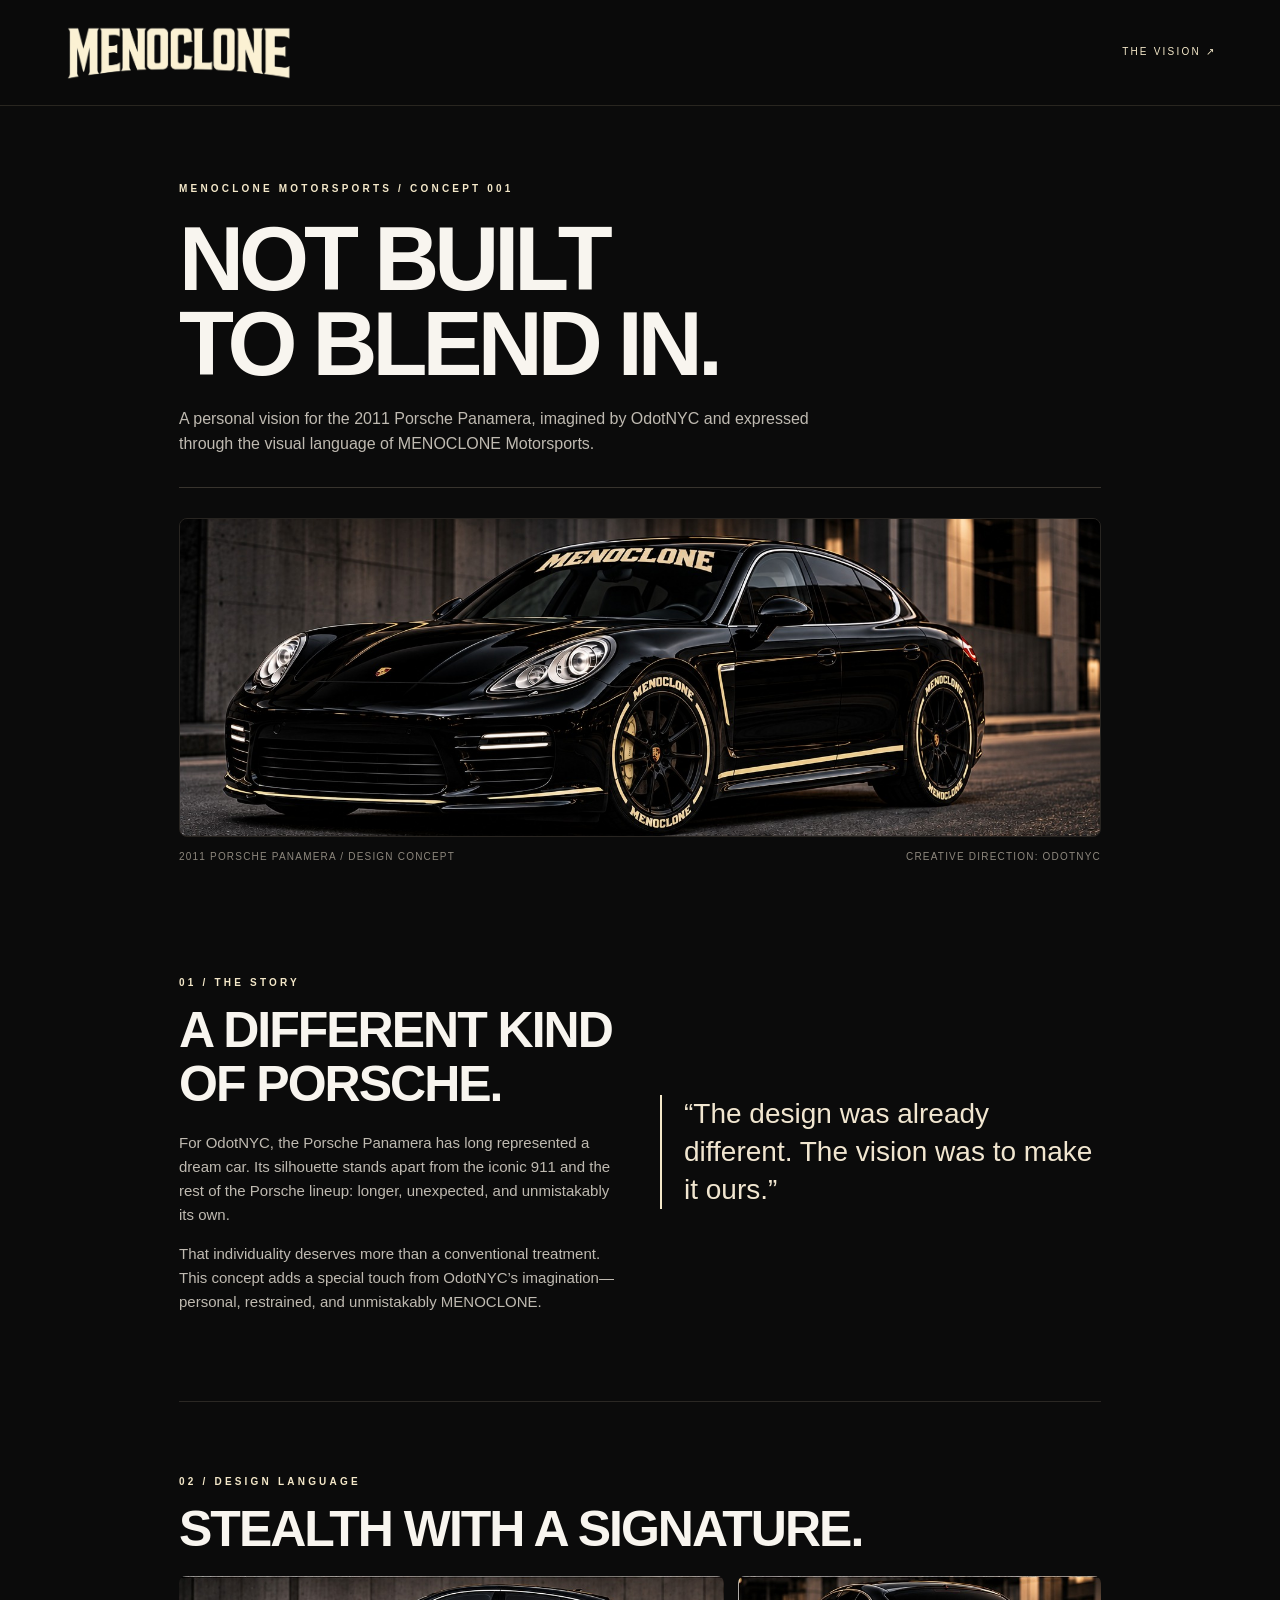
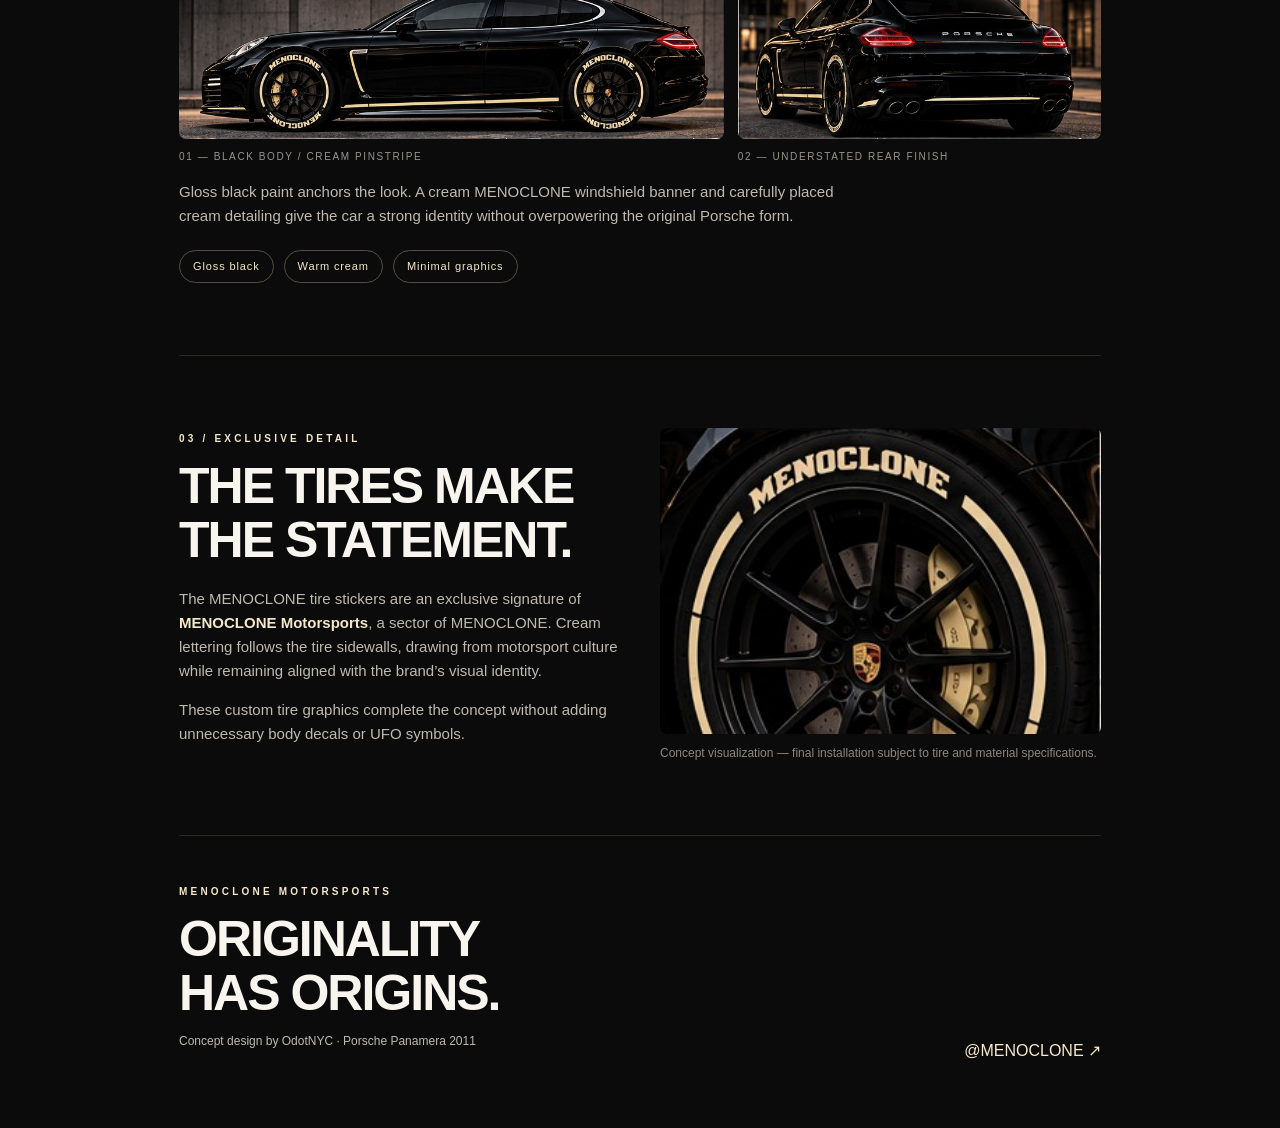
==== index.html @ 10ac32df "Add files via upload" ====
<!doctype html><html lang="en"><head><meta charset="utf-8"><meta name="viewport" content="width=device-width,initial-scale=1"><meta name="theme-color" content="#0b0b0b"><title>MENOCLONE Motorsports — Panamera 2011</title><style>
:root{--cream:#f4e8c9;--muted:#aaa49b;--bg:#0b0b0b}*{box-sizing:border-box}html{scroll-behavior:smooth}body{margin:0;background:var(--bg);color:#f8f5ef;font-family:Arial,Helvetica,sans-serif;line-height:1.6}header{position:sticky;top:0;z-index:2;background:#0b0b0bf0;border-bottom:1px solid #292620;padding:12px 5%;display:flex;justify-content:space-between;align-items:center;gap:16px}header img{width:clamp(145px,21vw,230px);height:auto}header a{font-size:10px;letter-spacing:.22em;color:var(--cream);text-decoration:none}main{max-width:1050px;margin:auto;padding:0 5%}.eyebrow{font-size:10px;letter-spacing:.32em;text-transform:uppercase;color:var(--cream);font-weight:700}h1{font-size:clamp(42px,9vw,90px);line-height:.95;letter-spacing:-.055em;margin:20px 0 18px;font-weight:800}h2{font-size:clamp(29px,5vw,50px);letter-spacing:-.04em;line-height:1.08;margin:12px 0 20px}p{color:#bfbab1;max-width:660px;font-size:15px}.hero{padding:75px 0 38px}.hero p{font-size:16px}.rule{height:1px;background:#38342e;margin:30px 0}.hero-image{width:100%;display:block;border:1px solid #282521;border-radius:8px}.caption{display:flex;justify-content:space-between;gap:12px;color:#8e887e;font-size:10px;letter-spacing:.12em;text-transform:uppercase;padding-top:12px}.section{padding:72px 0;border-bottom:1px solid #2b2824}.grid{display:grid;grid-template-columns:1fr 1fr;gap:40px;align-items:center}.grid img,.gallery img{width:100%;border-radius:7px;display:block}.quote{border-left:2px solid var(--cream);padding:0 0 0 22px;font-size:clamp(19px,3vw,28px);line-height:1.35;color:#f1e6d0;max-width:660px}.gallery{display:grid;grid-template-columns:1.5fr 1fr;gap:14px}.gallery figure{margin:0}.gallery figcaption{font-size:10px;letter-spacing:.16em;color:#9b958b;margin-top:10px;text-transform:uppercase}.chips{display:flex;gap:10px;flex-wrap:wrap;margin-top:22px}.chips span{border:1px solid #554d40;border-radius:40px;padding:7px 13px;color:var(--cream);font-size:11px;letter-spacing:.08em}.footer{padding:48px 0 65px;display:flex;justify-content:space-between;gap:24px;align-items:end}.footer p{font-size:12px}.footer a{color:var(--cream);text-decoration:none}.small{font-size:12px;color:#8e887e}@media(max-width:650px){header{padding:10px 5%}header a{font-size:9px;letter-spacing:.1em}.hero{padding:55px 0 28px}.section{padding:48px 0}.grid,.gallery{grid-template-columns:1fr;gap:24px}.caption{display:block}.caption span{display:block;margin-bottom:5px}.footer{display:block}p{font-size:14px}}
</style></head><body><header><img src="menoclone_wordmark.png" alt="MENOCLONE"><a href="#vision">THE VISION ↗</a></header><main><section class="hero"><div class="eyebrow">MENOCLONE MOTORSPORTS / CONCEPT 001</div><h1>NOT BUILT<br>TO BLEND IN.</h1><p>A personal vision for the 2011 Porsche Panamera, imagined by OdotNYC and expressed through the visual language of MENOCLONE Motorsports.</p><div class="rule"></div><img class="hero-image" src="panamera_hero.jpg" alt="Black Panamera concept with cream MENOCLONE windshield banner and tire lettering"><div class="caption"><span>2011 Porsche Panamera / Design concept</span><span>Creative direction: OdotNYC</span></div></section><section class="section grid" id="vision"><div><div class="eyebrow">01 / The story</div><h2>A DIFFERENT KIND OF PORSCHE.</h2><p>For OdotNYC, the Porsche Panamera has long represented a dream car. Its silhouette stands apart from the iconic 911 and the rest of the Porsche lineup: longer, unexpected, and unmistakably its own.</p><p>That individuality deserves more than a conventional treatment. This concept adds a special touch from OdotNYC’s imagination—personal, restrained, and unmistakably MENOCLONE.</p></div><div class="quote">“The design was already different. The vision was to make it ours.”</div></section><section class="section"><div class="eyebrow">02 / Design language</div><h2>STEALTH WITH A SIGNATURE.</h2><div class="gallery"><figure><img src="panamera_side.jpg" alt="Side profile of the Panamera concept"><figcaption>01 — Black body / cream pinstripe</figcaption></figure><figure><img src="panamera_rear.jpg" alt="Rear view of the Panamera concept"><figcaption>02 — Understated rear finish</figcaption></figure></div><p>Gloss black paint anchors the look. A cream MENOCLONE windshield banner and carefully placed cream detailing give the car a strong identity without overpowering the original Porsche form.</p><div class="chips"><span>Gloss black</span><span>Warm cream</span><span>Minimal graphics</span></div></section><section class="section grid"><div><div class="eyebrow">03 / Exclusive detail</div><h2>THE TIRES MAKE THE STATEMENT.</h2><p>The MENOCLONE tire stickers are an exclusive signature of <strong style="color:#f4e8c9">MENOCLONE Motorsports</strong>, a sector of MENOCLONE. Cream lettering follows the tire sidewalls, drawing from motorsport culture while remaining aligned with the brand’s visual identity.</p><p>These custom tire graphics complete the concept without adding unnecessary body decals or UFO symbols.</p></div><div><img src="panamera_tire.jpg" alt="MENOCLONE cream tire-sidewall lettering"><div class="small" style="margin-top:10px">Concept visualization — final installation subject to tire and material specifications.</div></div></section><section class="footer"><div><div class="eyebrow">MENOCLONE MOTORSPORTS</div><h2 style="margin:12px 0">ORIGINALITY<br>HAS ORIGINS.</h2><p>Concept design by OdotNYC · Porsche Panamera 2011</p></div><a href="https://www.instagram.com/menoclone/" target="_blank" rel="noopener">@MENOCLONE ↗</a></section></main></body></html>
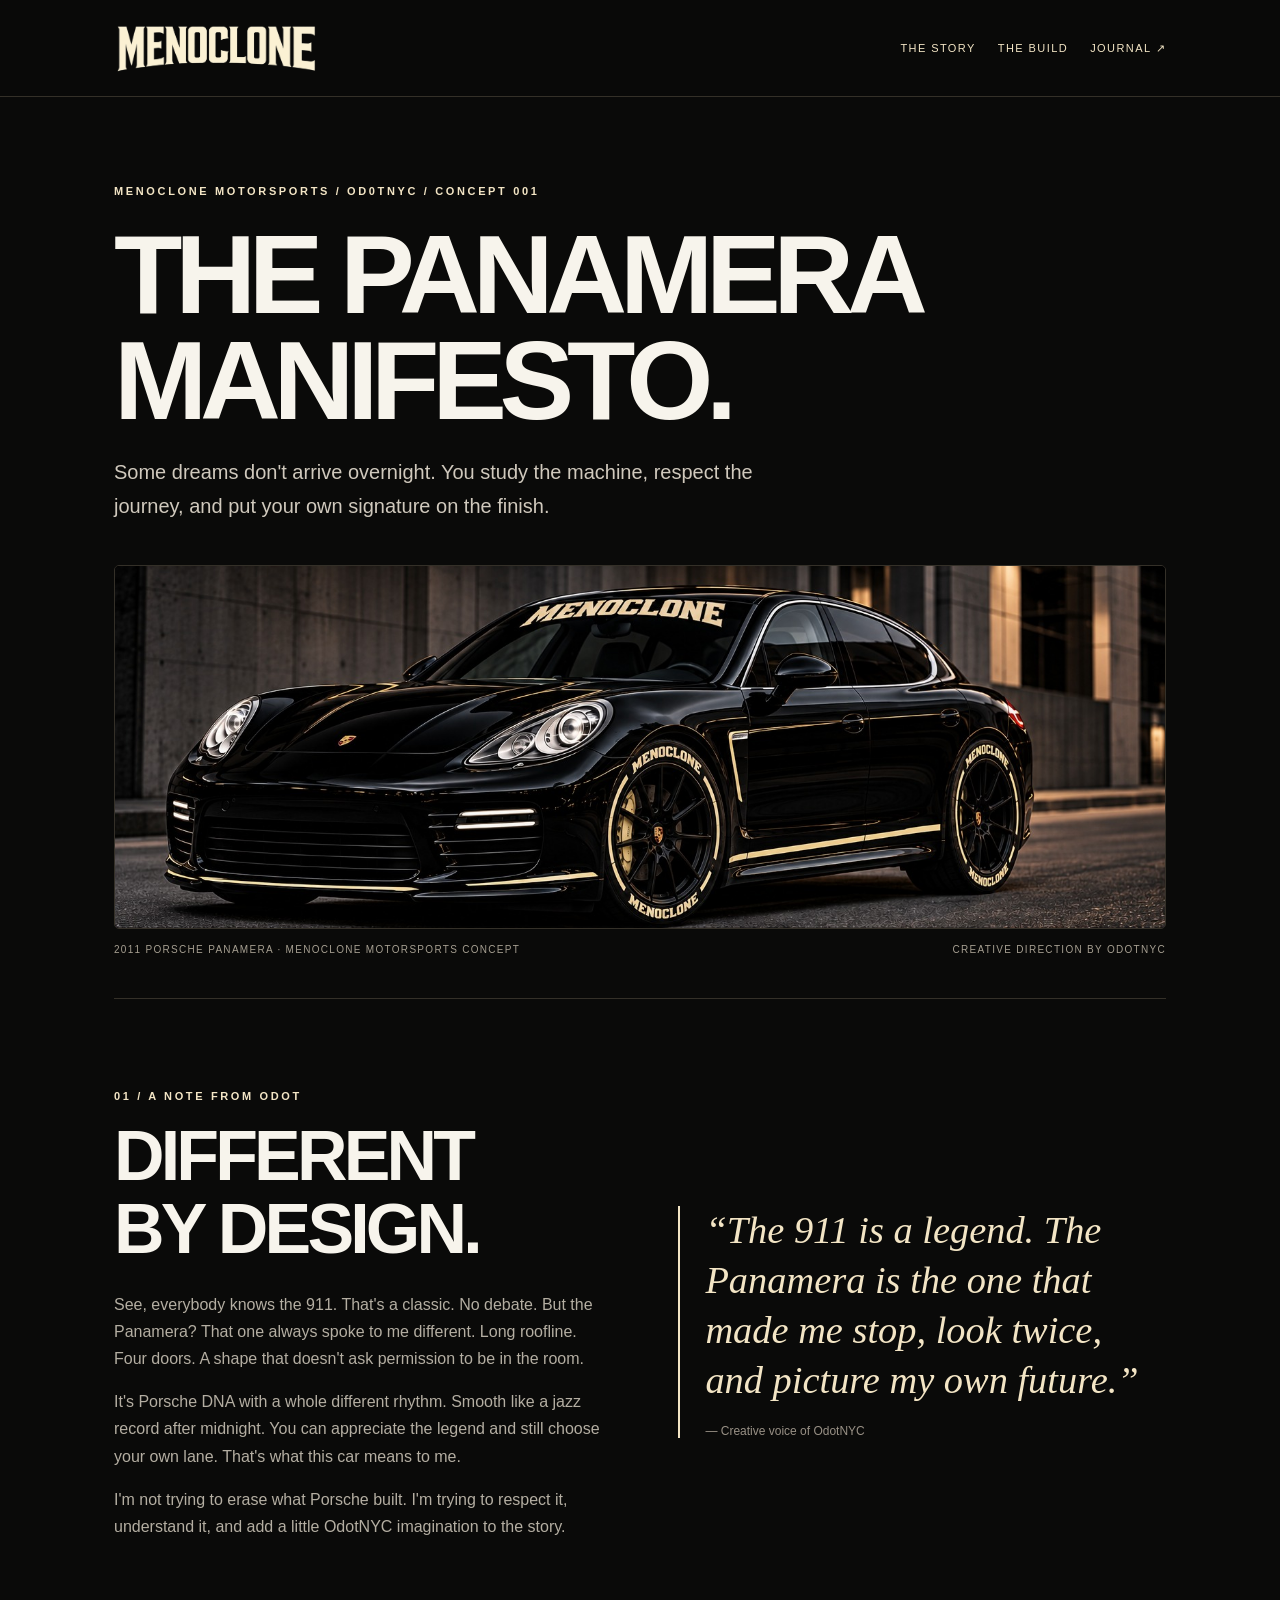
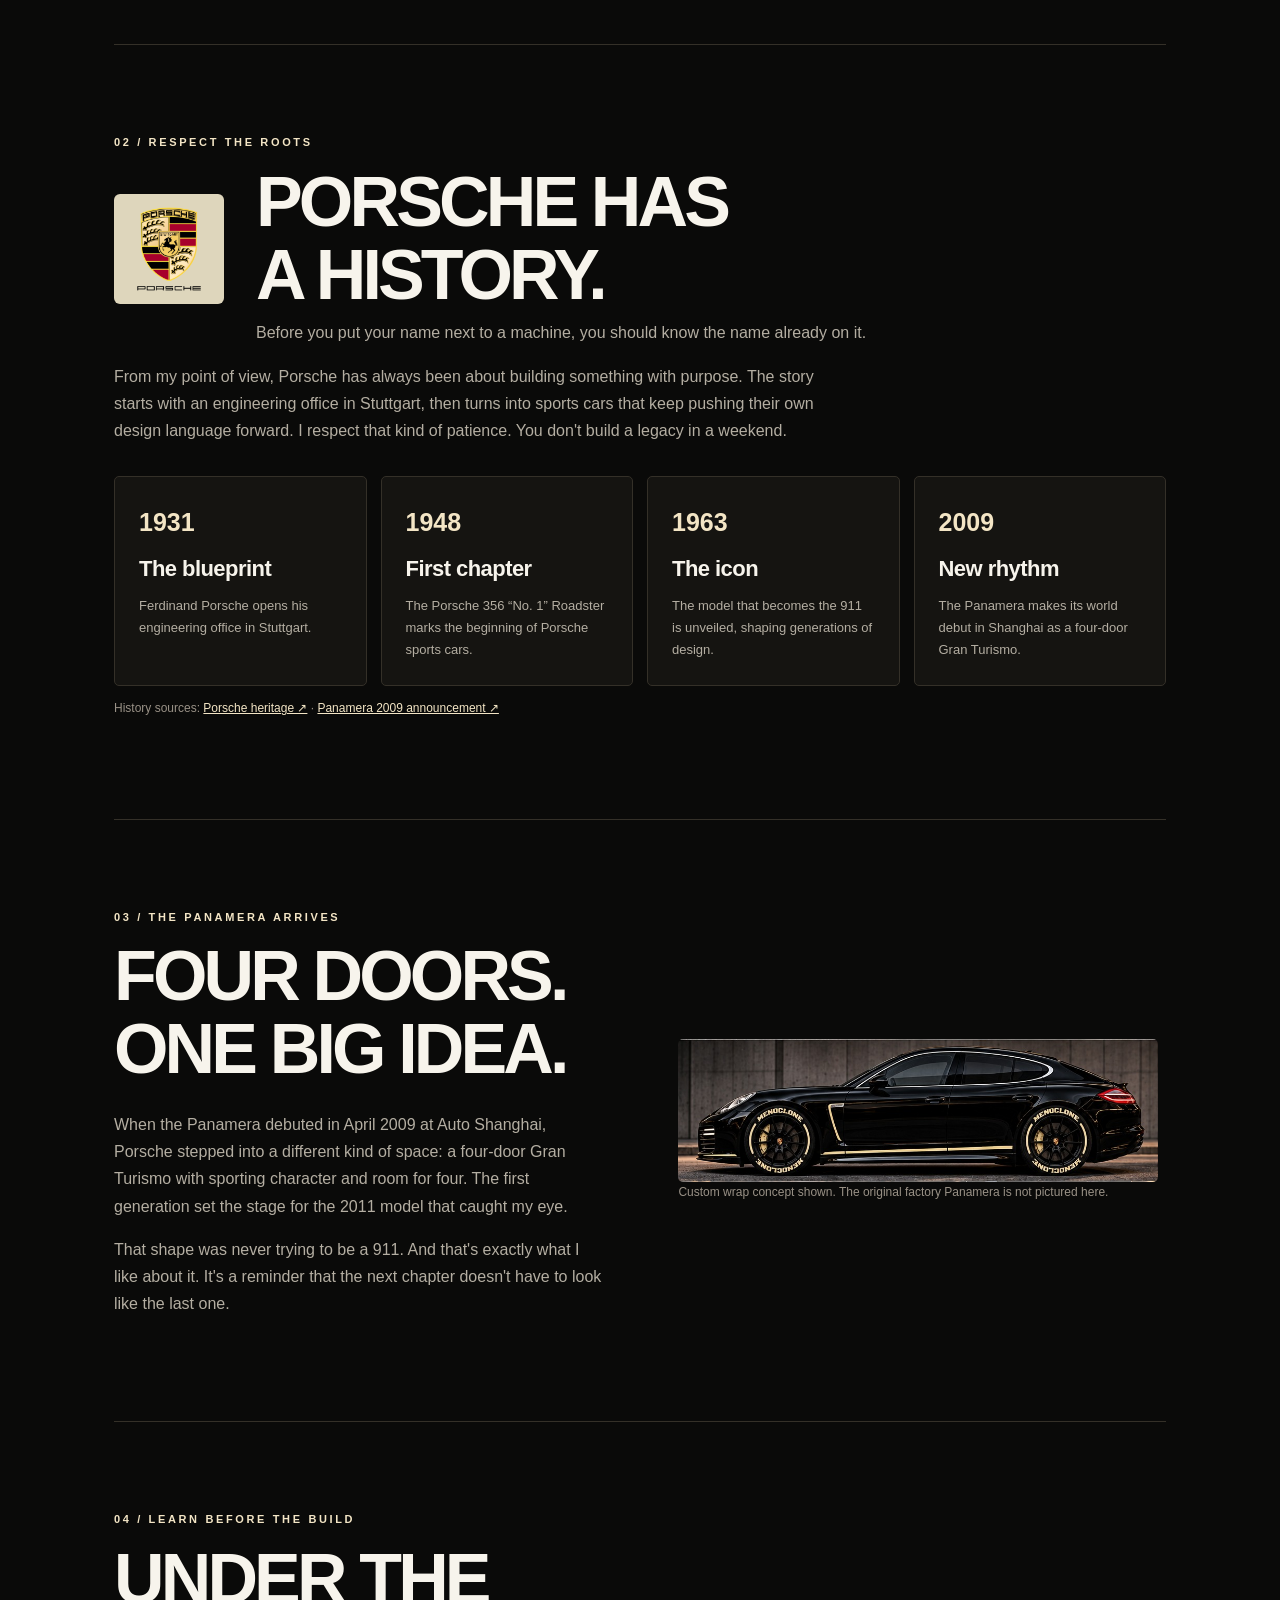
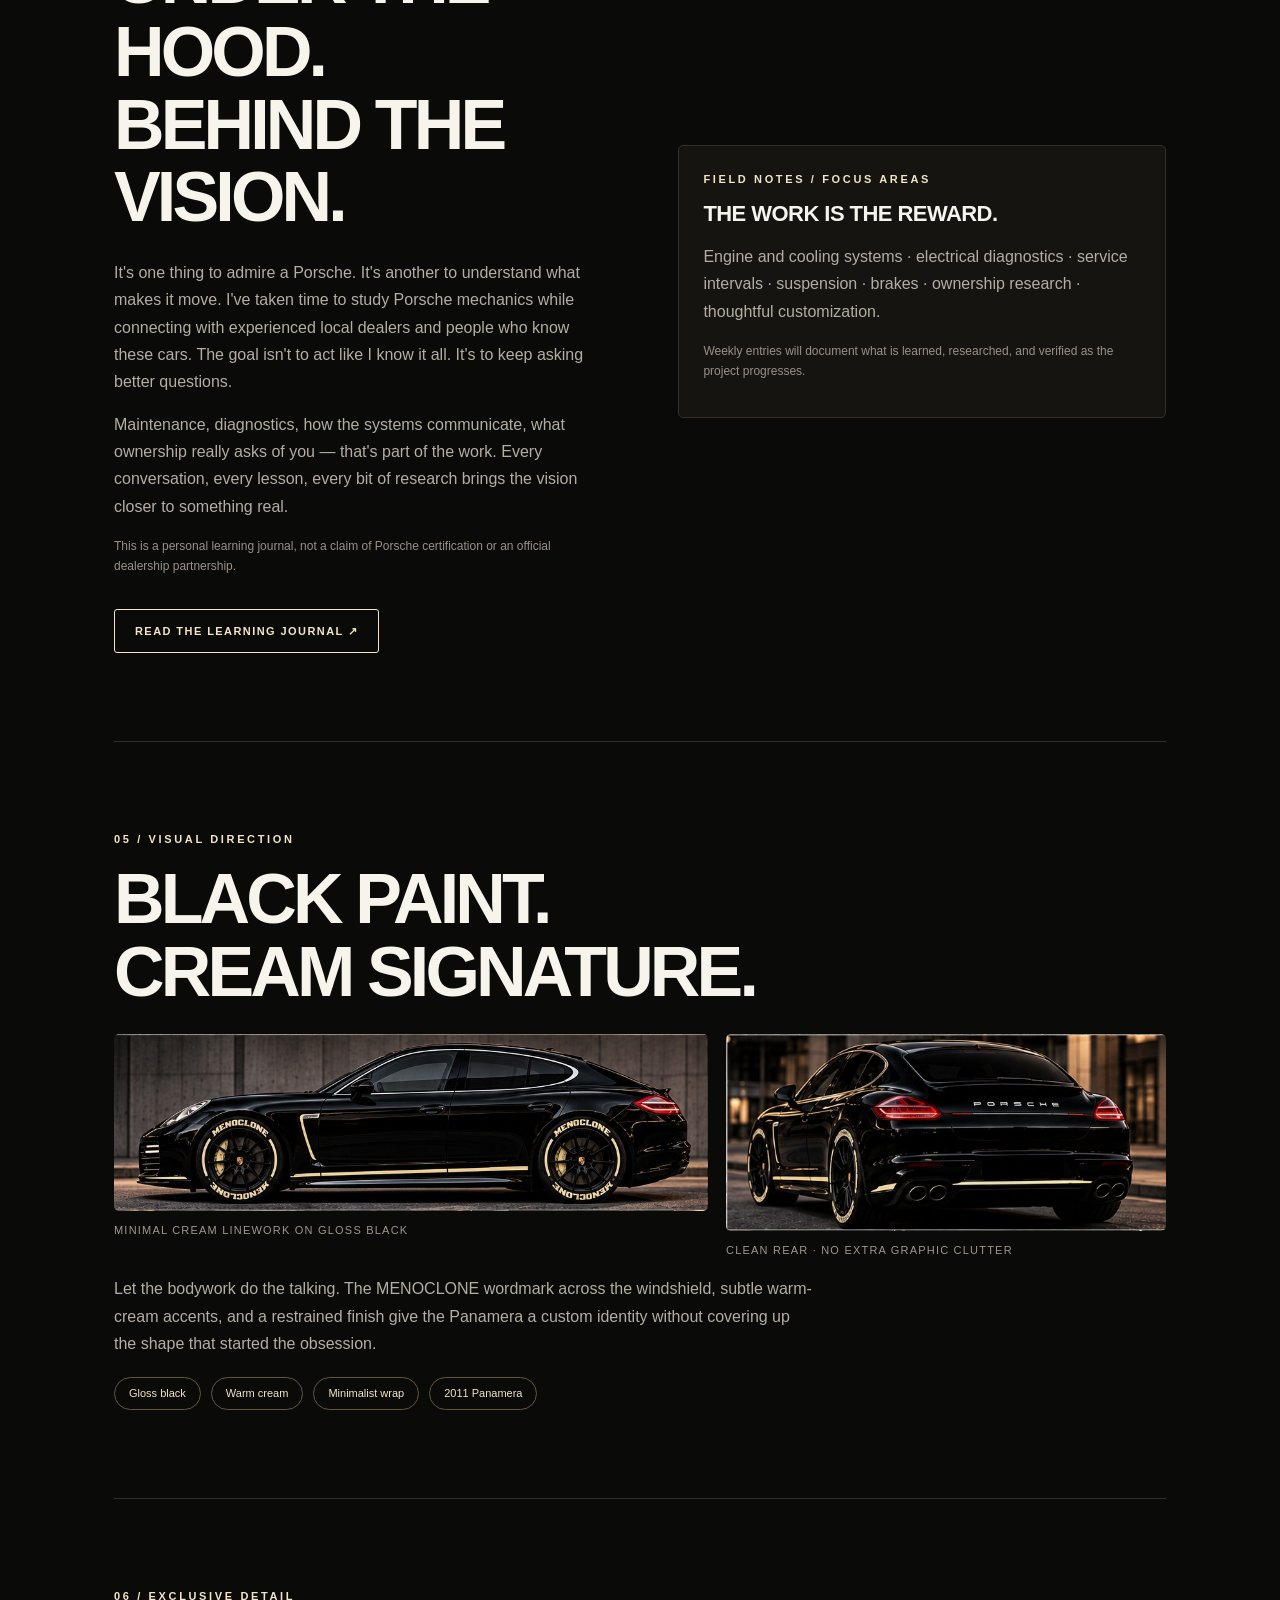
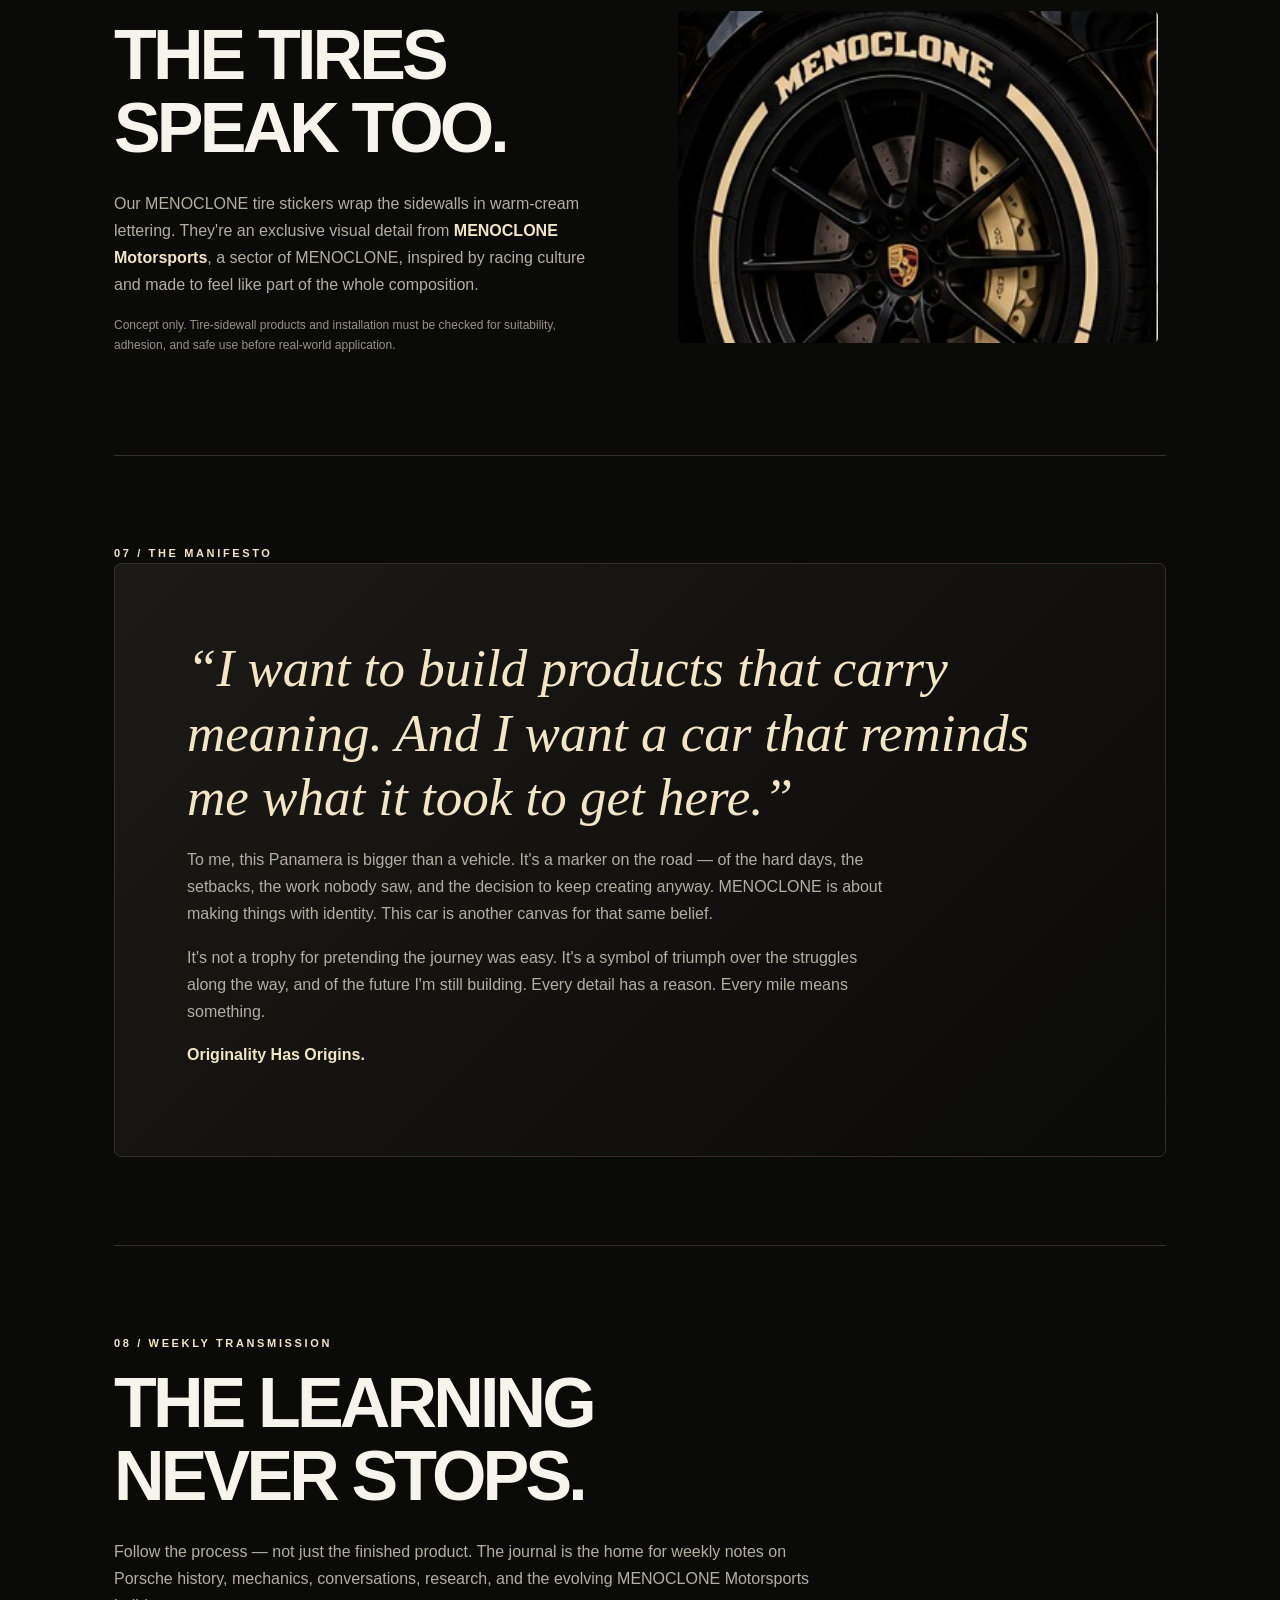
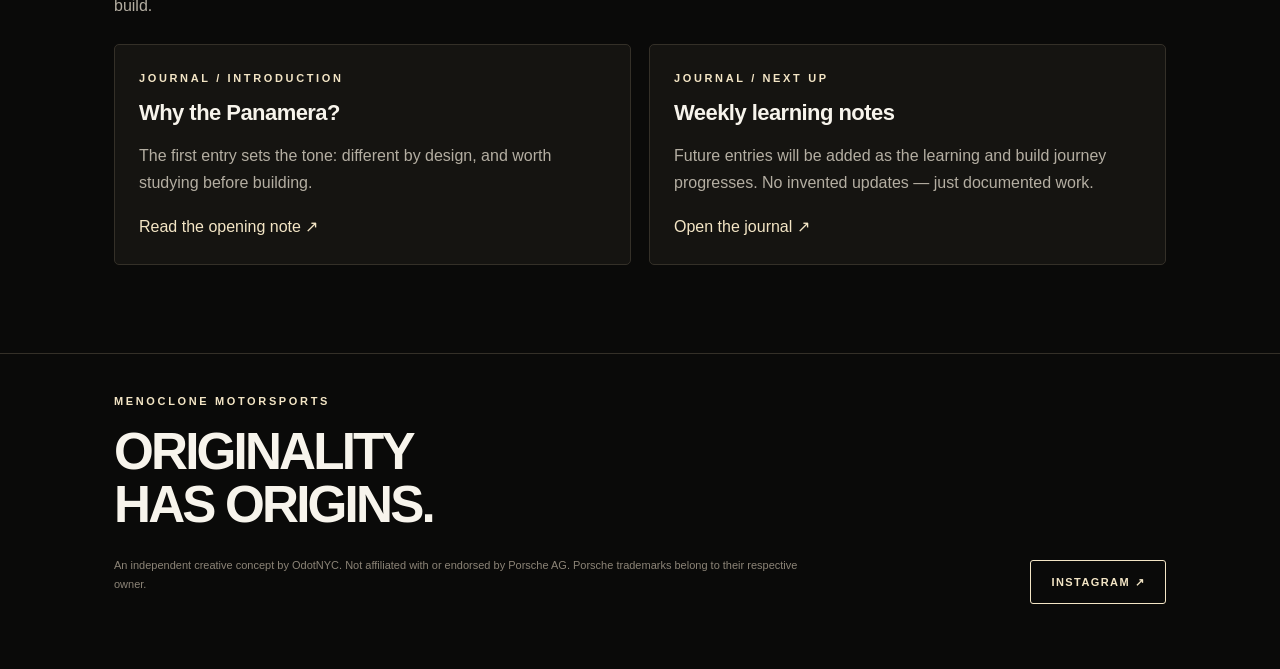
==== commit a155a8cf: "Add files via upload" ====
--- a/index.html
+++ b/index.html
@@ -1,3 +1,10 @@
-<!doctype html><html lang="en"><head><meta charset="utf-8"><meta name="viewport" content="width=device-width,initial-scale=1"><meta name="theme-color" content="#0b0b0b"><title>MENOCLONE Motorsports — Panamera 2011</title><style>
-:root{--cream:#f4e8c9;--muted:#aaa49b;--bg:#0b0b0b}*{box-sizing:border-box}html{scroll-behavior:smooth}body{margin:0;background:var(--bg);color:#f8f5ef;font-family:Arial,Helvetica,sans-serif;line-height:1.6}header{position:sticky;top:0;z-index:2;background:#0b0b0bf0;border-bottom:1px solid #292620;padding:12px 5%;display:flex;justify-content:space-between;align-items:center;gap:16px}header img{width:clamp(145px,21vw,230px);height:auto}header a{font-size:10px;letter-spacing:.22em;color:var(--cream);text-decoration:none}main{max-width:1050px;margin:auto;padding:0 5%}.eyebrow{font-size:10px;letter-spacing:.32em;text-transform:uppercase;color:var(--cream);font-weight:700}h1{font-size:clamp(42px,9vw,90px);line-height:.95;letter-spacing:-.055em;margin:20px 0 18px;font-weight:800}h2{font-size:clamp(29px,5vw,50px);letter-spacing:-.04em;line-height:1.08;margin:12px 0 20px}p{color:#bfbab1;max-width:660px;font-size:15px}.hero{padding:75px 0 38px}.hero p{font-size:16px}.rule{height:1px;background:#38342e;margin:30px 0}.hero-image{width:100%;display:block;border:1px solid #282521;border-radius:8px}.caption{display:flex;justify-content:space-between;gap:12px;color:#8e887e;font-size:10px;letter-spacing:.12em;text-transform:uppercase;padding-top:12px}.section{padding:72px 0;border-bottom:1px solid #2b2824}.grid{display:grid;grid-template-columns:1fr 1fr;gap:40px;align-items:center}.grid img,.gallery img{width:100%;border-radius:7px;display:block}.quote{border-left:2px solid var(--cream);padding:0 0 0 22px;font-size:clamp(19px,3vw,28px);line-height:1.35;color:#f1e6d0;max-width:660px}.gallery{display:grid;grid-template-columns:1.5fr 1fr;gap:14px}.gallery figure{margin:0}.gallery figcaption{font-size:10px;letter-spacing:.16em;color:#9b958b;margin-top:10px;text-transform:uppercase}.chips{display:flex;gap:10px;flex-wrap:wrap;margin-top:22px}.chips span{border:1px solid #554d40;border-radius:40px;padding:7px 13px;color:var(--cream);font-size:11px;letter-spacing:.08em}.footer{padding:48px 0 65px;display:flex;justify-content:space-between;gap:24px;align-items:end}.footer p{font-size:12px}.footer a{color:var(--cream);text-decoration:none}.small{font-size:12px;color:#8e887e}@media(max-width:650px){header{padding:10px 5%}header a{font-size:9px;letter-spacing:.1em}.hero{padding:55px 0 28px}.section{padding:48px 0}.grid,.gallery{grid-template-columns:1fr;gap:24px}.caption{display:block}.caption span{display:block;margin-bottom:5px}.footer{display:block}p{font-size:14px}}
-</style></head><body><header><img src="menoclone_wordmark.png" alt="MENOCLONE"><a href="#vision">THE VISION ↗</a></header><main><section class="hero"><div class="eyebrow">MENOCLONE MOTORSPORTS / CONCEPT 001</div><h1>NOT BUILT<br>TO BLEND IN.</h1><p>A personal vision for the 2011 Porsche Panamera, imagined by OdotNYC and expressed through the visual language of MENOCLONE Motorsports.</p><div class="rule"></div><img class="hero-image" src="panamera_hero.jpg" alt="Black Panamera concept with cream MENOCLONE windshield banner and tire lettering"><div class="caption"><span>2011 Porsche Panamera / Design concept</span><span>Creative direction: OdotNYC</span></div></section><section class="section grid" id="vision"><div><div class="eyebrow">01 / The story</div><h2>A DIFFERENT KIND OF PORSCHE.</h2><p>For OdotNYC, the Porsche Panamera has long represented a dream car. Its silhouette stands apart from the iconic 911 and the rest of the Porsche lineup: longer, unexpected, and unmistakably its own.</p><p>That individuality deserves more than a conventional treatment. This concept adds a special touch from OdotNYC’s imagination—personal, restrained, and unmistakably MENOCLONE.</p></div><div class="quote">“The design was already different. The vision was to make it ours.”</div></section><section class="section"><div class="eyebrow">02 / Design language</div><h2>STEALTH WITH A SIGNATURE.</h2><div class="gallery"><figure><img src="panamera_side.jpg" alt="Side profile of the Panamera concept"><figcaption>01 — Black body / cream pinstripe</figcaption></figure><figure><img src="panamera_rear.jpg" alt="Rear view of the Panamera concept"><figcaption>02 — Understated rear finish</figcaption></figure></div><p>Gloss black paint anchors the look. A cream MENOCLONE windshield banner and carefully placed cream detailing give the car a strong identity without overpowering the original Porsche form.</p><div class="chips"><span>Gloss black</span><span>Warm cream</span><span>Minimal graphics</span></div></section><section class="section grid"><div><div class="eyebrow">03 / Exclusive detail</div><h2>THE TIRES MAKE THE STATEMENT.</h2><p>The MENOCLONE tire stickers are an exclusive signature of <strong style="color:#f4e8c9">MENOCLONE Motorsports</strong>, a sector of MENOCLONE. Cream lettering follows the tire sidewalls, drawing from motorsport culture while remaining aligned with the brand’s visual identity.</p><p>These custom tire graphics complete the concept without adding unnecessary body decals or UFO symbols.</p></div><div><img src="panamera_tire.jpg" alt="MENOCLONE cream tire-sidewall lettering"><div class="small" style="margin-top:10px">Concept visualization — final installation subject to tire and material specifications.</div></div></section><section class="footer"><div><div class="eyebrow">MENOCLONE MOTORSPORTS</div><h2 style="margin:12px 0">ORIGINALITY<br>HAS ORIGINS.</h2><p>Concept design by OdotNYC · Porsche Panamera 2011</p></div><a href="https://www.instagram.com/menoclone/" target="_blank" rel="noopener">@MENOCLONE ↗</a></section></main></body></html>+<!doctype html><html lang="en"><head><meta charset="utf-8"><meta name="viewport" content="width=device-width,initial-scale=1"><meta name="theme-color" content="#0a0a09"><meta name="description" content="The Panamera Manifesto by OdotNYC: Porsche heritage, mechanical learning, and MENOCLONE Motorsports design."><title>THE PANAMERA MANIFESTO — MENOCLONE Motorsports</title><link rel="stylesheet" href="style.css"></head><body><header><div class="nav"><a href="index.html" aria-label="MENOCLONE home"><img class="brand" src="menoclone_wordmark.png" alt="MENOCLONE"></a><nav class="links" aria-label="Primary"><a href="index.html#story">The story</a><a href="index.html#build">The build</a><a href="blog.html">Journal ↗</a></nav></div></header><main class="wrap"><section class="hero"><div class="eyebrow">MENOCLONE MOTORSPORTS / OD0TNYC / CONCEPT 001</div><h1>THE PANAMERA<br>MANIFESTO.</h1><p class="lead">Some dreams don't arrive overnight. You study the machine, respect the journey, and put your own signature on the finish.</p><img class="hero-image" src="panamera_hero.jpg" alt="MENOCLONE Motorsports black Panamera wrap concept with cream windshield and tire lettering"><div class="caption"><span>2011 Porsche Panamera · MENOCLONE Motorsports concept</span><span>Creative direction by OdotNYC</span></div></section>
+<section class="section cols" id="story"><div><div class="eyebrow">01 / A note from Odot</div><h2>DIFFERENT<br>BY DESIGN.</h2><p>See, everybody knows the 911. That's a classic. No debate. But the Panamera? That one always spoke to me different. Long roofline. Four doors. A shape that doesn't ask permission to be in the room.</p><p>It's Porsche DNA with a whole different rhythm. Smooth like a jazz record after midnight. You can appreciate the legend and still choose your own lane. That's what this car means to me.</p><p>I'm not trying to erase what Porsche built. I'm trying to respect it, understand it, and add a little OdotNYC imagination to the story.</p></div><div class="quote">“The 911 is a legend. The Panamera is the one that made me stop, look twice, and picture my own future.”<div class="mini" style="margin-top:18px;font:12px Arial,sans-serif">— Creative voice of OdotNYC</div></div></section>
+<section class="section" id="heritage"><div class="eyebrow">02 / Respect the roots</div><div class="history-head"><img src="porshe.png" alt="Porsche crest and wordmark supplied for this concept"><div><h2 style="margin-bottom:8px">PORSCHE HAS<br>A HISTORY.</h2><p style="margin:0">Before you put your name next to a machine, you should know the name already on it.</p></div></div><p>From my point of view, Porsche has always been about building something with purpose. The story starts with an engineering office in Stuttgart, then turns into sports cars that keep pushing their own design language forward. I respect that kind of patience. You don't build a legacy in a weekend.</p><div class="timeline"><article><div class="year">1931</div><h3>The blueprint</h3><p>Ferdinand Porsche opens his engineering office in Stuttgart.</p></article><article><div class="year">1948</div><h3>First chapter</h3><p>The Porsche 356 “No. 1” Roadster marks the beginning of Porsche sports cars.</p></article><article><div class="year">1963</div><h3>The icon</h3><p>The model that becomes the 911 is unveiled, shaping generations of design.</p></article><article><div class="year">2009</div><h3>New rhythm</h3><p>The Panamera makes its world debut in Shanghai as a four-door Gran Turismo.</p></article></div><p class="mini">History sources: <a class="source" href="https://investorrelations.porsche.com/en/about-porsche/heritage" target="_blank" rel="noopener">Porsche heritage ↗</a> · <a class="source" href="https://www.porsche.com/usa/aboutporsche/pressreleases/pag/?id=2009-04-19&amp;pool=international-de" target="_blank" rel="noopener">Panamera 2009 announcement ↗</a></p></section>
+<section class="section cols"><div><div class="eyebrow">03 / The Panamera arrives</div><h2>FOUR DOORS.<br>ONE BIG IDEA.</h2><p>When the Panamera debuted in April 2009 at Auto Shanghai, Porsche stepped into a different kind of space: a four-door Gran Turismo with sporting character and room for four. The first generation set the stage for the 2011 model that caught my eye.</p><p>That shape was never trying to be a 911. And that's exactly what I like about it. It's a reminder that the next chapter doesn't have to look like the last one.</p></div><figure style="margin:0"><img class="detail" src="panamera_side.jpg" alt="Side profile of the proposed customized 2011 Panamera"><figcaption class="mini">Custom wrap concept shown. The original factory Panamera is not pictured here.</figcaption></figure></section>
+<section class="section cols" id="learning"><div><div class="eyebrow">04 / Learn before the build</div><h2>UNDER THE HOOD.<br>BEHIND THE VISION.</h2><p>It's one thing to admire a Porsche. It's another to understand what makes it move. I've taken time to study Porsche mechanics while connecting with experienced local dealers and people who know these cars. The goal isn't to act like I know it all. It's to keep asking better questions.</p><p>Maintenance, diagnostics, how the systems communicate, what ownership really asks of you — that's part of the work. Every conversation, every lesson, every bit of research brings the vision closer to something real.</p><p class="mini">This is a personal learning journal, not a claim of Porsche certification or an official dealership partnership.</p><a class="button outline" href="blog.html">Read the learning journal ↗</a></div><div class="card"><div class="eyebrow">Field notes / Focus areas</div><h3>THE WORK IS THE REWARD.</h3><p>Engine and cooling systems · electrical diagnostics · service intervals · suspension · brakes · ownership research · thoughtful customization.</p><p class="mini">Weekly entries will document what is learned, researched, and verified as the project progresses.</p></div></section>
+<section class="section" id="build"><div class="eyebrow">05 / Visual direction</div><h2>BLACK PAINT.<br>CREAM SIGNATURE.</h2><div class="gallery"><figure><img src="panamera_side.jpg" alt="MENOCLONE Panamera side concept"><figcaption>Minimal cream linework on gloss black</figcaption></figure><figure><img src="panamera_rear.jpg" alt="Rear three-quarter MENOCLONE Panamera concept"><figcaption>Clean rear · no extra graphic clutter</figcaption></figure></div><p>Let the bodywork do the talking. The MENOCLONE wordmark across the windshield, subtle warm-cream accents, and a restrained finish give the Panamera a custom identity without covering up the shape that started the obsession.</p><div class="chips"><span>Gloss black</span><span>Warm cream</span><span>Minimalist wrap</span><span>2011 Panamera</span></div></section>
+<section class="section cols"><div><div class="eyebrow">06 / Exclusive detail</div><h2>THE TIRES<br>SPEAK TOO.</h2><p>Our MENOCLONE tire stickers wrap the sidewalls in warm-cream lettering. They're an exclusive visual detail from <strong>MENOCLONE Motorsports</strong>, a sector of MENOCLONE, inspired by racing culture and made to feel like part of the whole composition.</p><p class="mini">Concept only. Tire-sidewall products and installation must be checked for suitability, adhesion, and safe use before real-world application.</p></div><img class="detail" src="panamera_tire.jpg" alt="Cream MENOCLONE lettering on black tire sidewall"></section>
+<section class="section" id="manifesto"><div class="eyebrow">07 / The manifesto</div><div class="manifesto"><blockquote>“I want to build products that carry meaning. And I want a car that reminds me what it took to get here.”</blockquote><p>To me, this Panamera is bigger than a vehicle. It's a marker on the road — of the hard days, the setbacks, the work nobody saw, and the decision to keep creating anyway. MENOCLONE is about making things with identity. This car is another canvas for that same belief.</p><p>It's not a trophy for pretending the journey was easy. It's a symbol of triumph over the struggles along the way, and of the future I'm still building. Every detail has a reason. Every mile means something.</p><p><strong>Originality Has Origins.</strong></p></div></section>
+<section class="section" id="journal"><div class="eyebrow">08 / Weekly transmission</div><h2>THE LEARNING<br>NEVER STOPS.</h2><p>Follow the process — not just the finished product. The journal is the home for weekly notes on Porsche history, mechanics, conversations, research, and the evolving MENOCLONE Motorsports build.</p><div class="blogcards"><article class="card"><div class="eyebrow">Journal / Introduction</div><h3>Why the Panamera?</h3><p>The first entry sets the tone: different by design, and worth studying before building.</p><a href="blog.html#entry-001">Read the opening note ↗</a></article><article class="card"><div class="eyebrow">Journal / Next up</div><h3>Weekly learning notes</h3><p>Future entries will be added as the learning and build journey progresses. No invented updates — just documented work.</p><a href="blog.html">Open the journal ↗</a></article></div></section></main>
+<footer><div class="wrap footerrow"><div><div class="eyebrow">MENOCLONE MOTORSPORTS</div><h2 style="font-size:clamp(31px,4vw,54px)">ORIGINALITY<br>HAS ORIGINS.</h2><p class="footnote">An independent creative concept by OdotNYC. Not affiliated with or endorsed by Porsche AG. Porsche trademarks belong to their respective owner.</p></div><div><a class="button outline" href="https://instagram.com/menoclone" target="_blank" rel="noopener">Instagram ↗</a></div></div></footer></body></html>
--- a/style.css
+++ b/style.css
@@ -0,0 +1,2 @@
+
+:root{--bg:#0a0a09;--surface:#151411;--cream:#f3e5c5;--ink:#f7f4ec;--muted:#b4aea2;--line:#343028}*{box-sizing:border-box}html{scroll-behavior:smooth}body{margin:0;background:var(--bg);color:var(--ink);font:16px/1.7 Arial,Helvetica,sans-serif}a{color:inherit}img{max-width:100%;display:block}header{position:sticky;top:0;z-index:20;background:#0a0a09ed;backdrop-filter:blur(16px);border-bottom:1px solid var(--line)}.nav{max-width:1180px;margin:auto;padding:12px 5%;display:flex;align-items:center;justify-content:space-between;gap:16px}.brand{width:clamp(142px,20vw,205px)}.links{display:flex;gap:22px;align-items:center}.links a{font-size:11px;text-decoration:none;letter-spacing:.13em;text-transform:uppercase;color:var(--cream)}.wrap{max-width:1180px;margin:auto;padding:0 5%}.eyebrow{color:var(--cream);font-size:11px;letter-spacing:.24em;text-transform:uppercase;font-weight:bold}.hero{padding:85px 0 40px}.hero h1{font-size:clamp(48px,9vw,112px);line-height:.94;letter-spacing:-.065em;margin:22px 0;max-width:950px}.lead{font-size:clamp(16px,2vw,20px);color:#d0c9bd;max-width:690px}.hero-image{margin-top:42px;width:100%;border-radius:5px;border:1px solid var(--line)}.caption{font-size:10px;color:#a69f91;letter-spacing:.13em;text-transform:uppercase;margin-top:12px;display:flex;justify-content:space-between;gap:12px}.section{padding:88px 0;border-top:1px solid var(--line)}h2{font-size:clamp(35px,5.5vw,70px);line-height:1.04;letter-spacing:-.055em;margin:14px 0 25px}h3{font-size:22px;letter-spacing:-.025em;line-height:1.2;margin:12px 0}p{color:var(--muted);max-width:700px}strong{color:var(--cream)}.cols{display:grid;grid-template-columns:1fr 1fr;gap:clamp(28px,6vw,85px);align-items:center}.quote{font:italic clamp(24px,3vw,39px)/1.3 Georgia,serif;color:var(--cream);border-left:2px solid var(--cream);padding-left:25px}.mini{font-size:12px;color:#999186}.history-head{display:flex;gap:32px;align-items:center}.history-head img{width:110px;height:110px;object-fit:contain;background:#ded6bc;border-radius:6px;padding:9px}.timeline{display:grid;grid-template-columns:repeat(4,1fr);gap:14px;margin-top:32px}.timeline article,.card{border:1px solid var(--line);background:var(--surface);padding:24px;border-radius:5px}.year{color:var(--cream);font-size:25px;font-weight:800}.timeline p{font-size:13px;margin-bottom:0}.gallery{display:grid;grid-template-columns:1.35fr 1fr;gap:18px}.gallery img{width:100%;border-radius:5px}.gallery figure{margin:0}.gallery figcaption{font-size:11px;letter-spacing:.11em;text-transform:uppercase;color:#9f9789;margin-top:10px}.detail{width:100%;max-width:480px;border-radius:5px}.chips{display:flex;gap:10px;flex-wrap:wrap;margin-top:20px}.chips span{border:1px solid #625641;color:var(--cream);padding:6px 14px;border-radius:30px;font-size:11px}.manifesto{background:linear-gradient(135deg,#1c1a16,#0a0a09);padding:clamp(32px,6vw,72px);border:1px solid var(--line);border-radius:7px}.manifesto blockquote{margin:0;font:italic clamp(26px,4.2vw,53px)/1.22 Georgia,serif;color:var(--cream)}.button{display:inline-flex;align-items:center;gap:15px;padding:12px 20px;background:var(--cream);color:#17140f;text-decoration:none;font-size:11px;letter-spacing:.13em;font-weight:bold;text-transform:uppercase;border-radius:3px;margin-top:20px}.outline{background:transparent;color:var(--cream);border:1px solid var(--cream)}.blogcards{display:grid;grid-template-columns:repeat(2,1fr);gap:18px;margin-top:25px}.blogcards .card a{text-decoration:none;color:var(--cream)}footer{border-top:1px solid var(--line);padding:38px 0 65px}.footerrow{display:flex;justify-content:space-between;gap:20px;align-items:end}.footnote{font-size:11px;color:#8c8477}.source{font-size:12px;color:var(--cream)}.toplink{display:inline-block;margin:26px 0;color:var(--cream);font-size:12px;letter-spacing:.1em}.entry{max-width:760px;margin:60px auto 90px}.entry h1{font-size:clamp(43px,7vw,75px);line-height:1.05;letter-spacing:-.05em}.entry p{font-size:17px}.entry time{color:var(--cream);font-size:12px;letter-spacing:.14em}@media(max-width:750px){.links{gap:12px}.links a{font-size:9px;letter-spacing:.05em}.nav{padding:10px 4%}.brand{width:125px}.hero{padding:57px 0 24px}.section{padding:60px 0}.cols,.gallery,.blogcards{grid-template-columns:1fr}.timeline{grid-template-columns:1fr 1fr}.history-head img{width:78px;height:78px}.caption{display:block}.footerrow{display:block}}@media(max-width:410px){.links a:nth-child(2){display:none}.timeline{grid-template-columns:1fr}.hero h1{font-size:48px}}@media(prefers-reduced-motion:reduce){html{scroll-behavior:auto}}
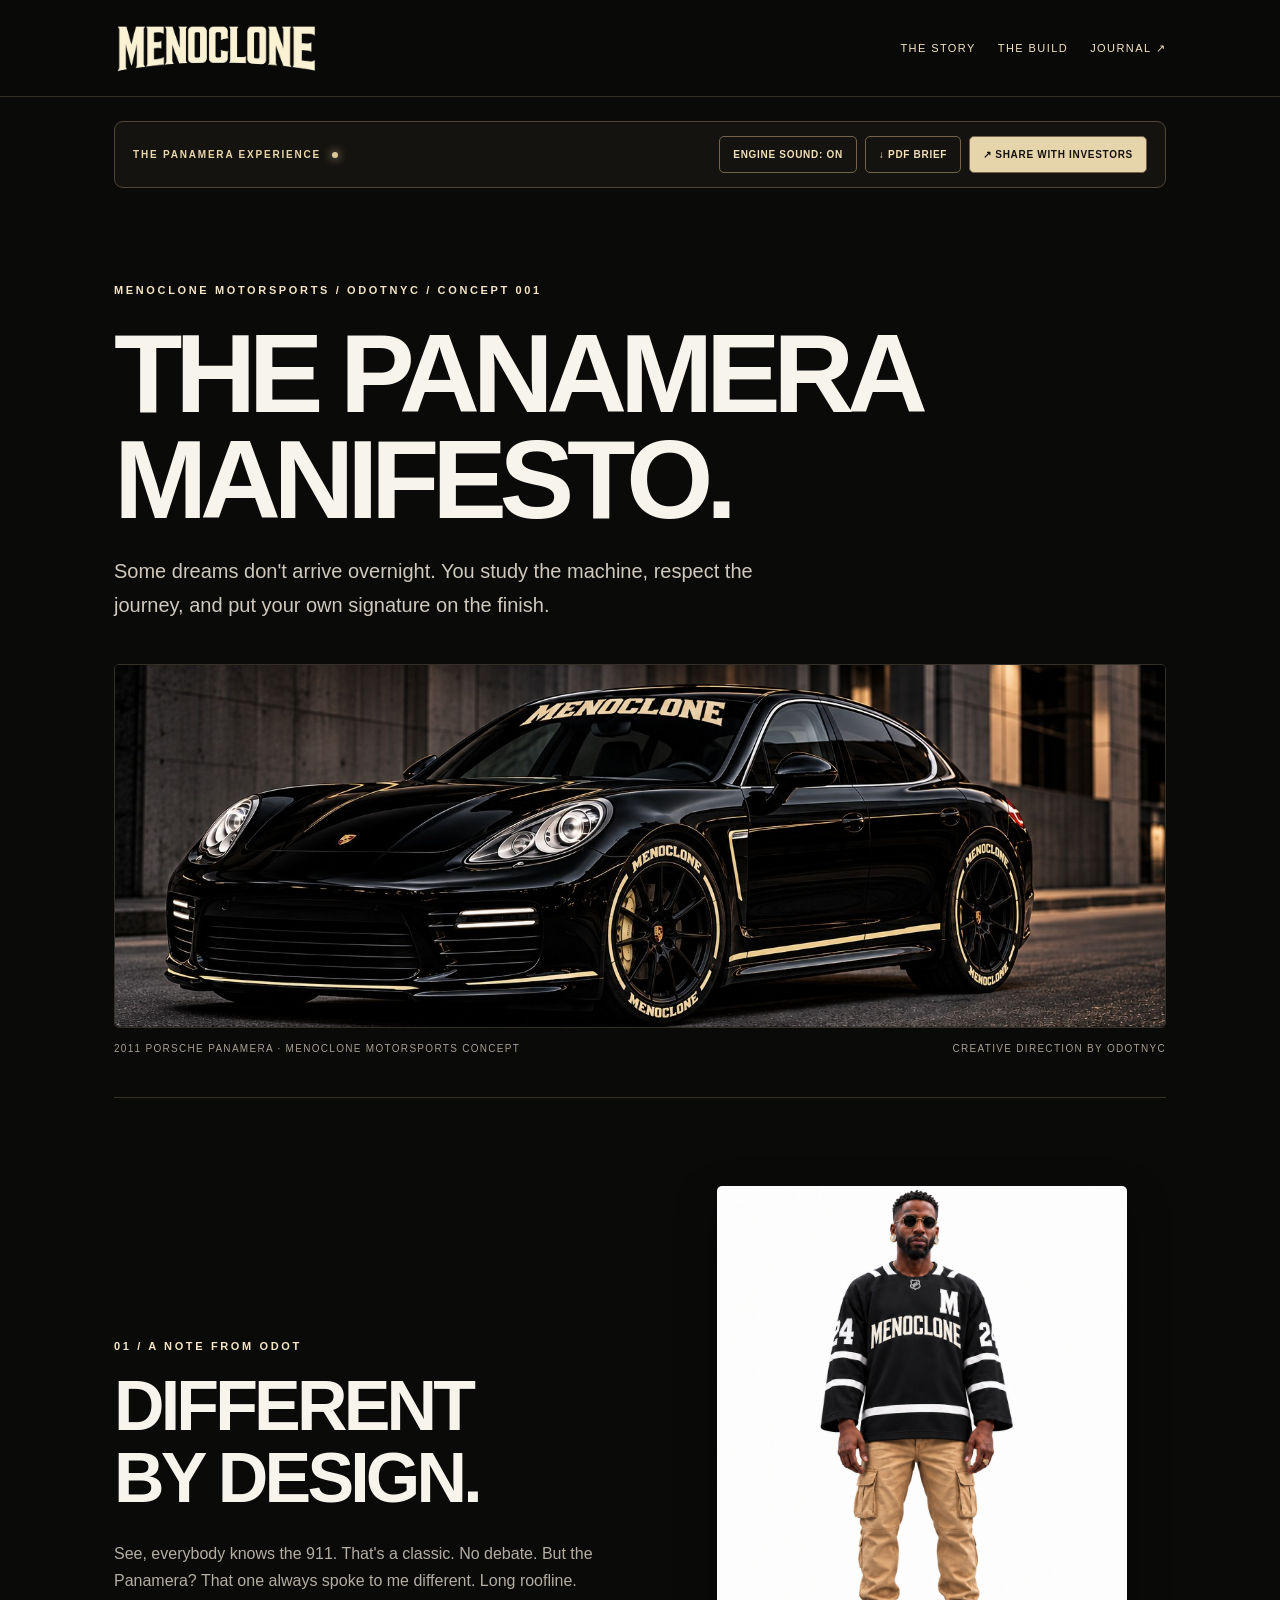
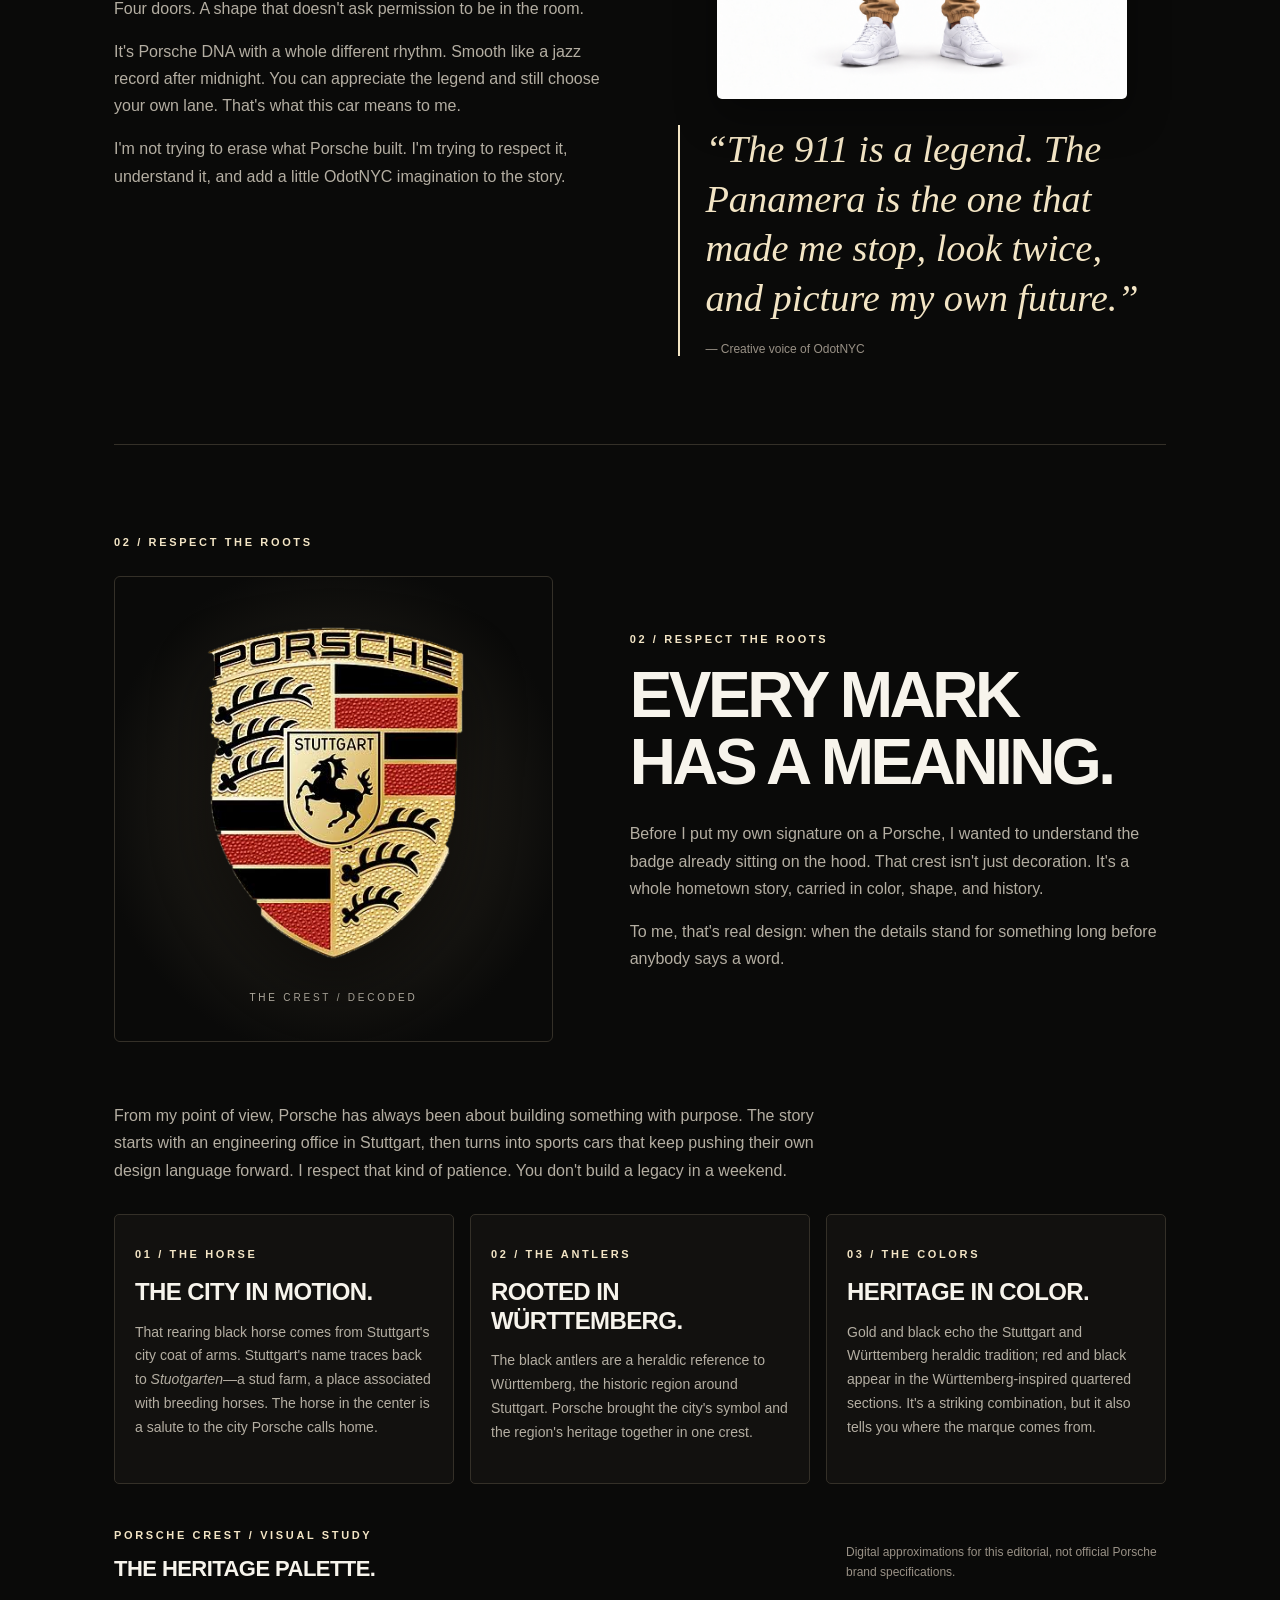
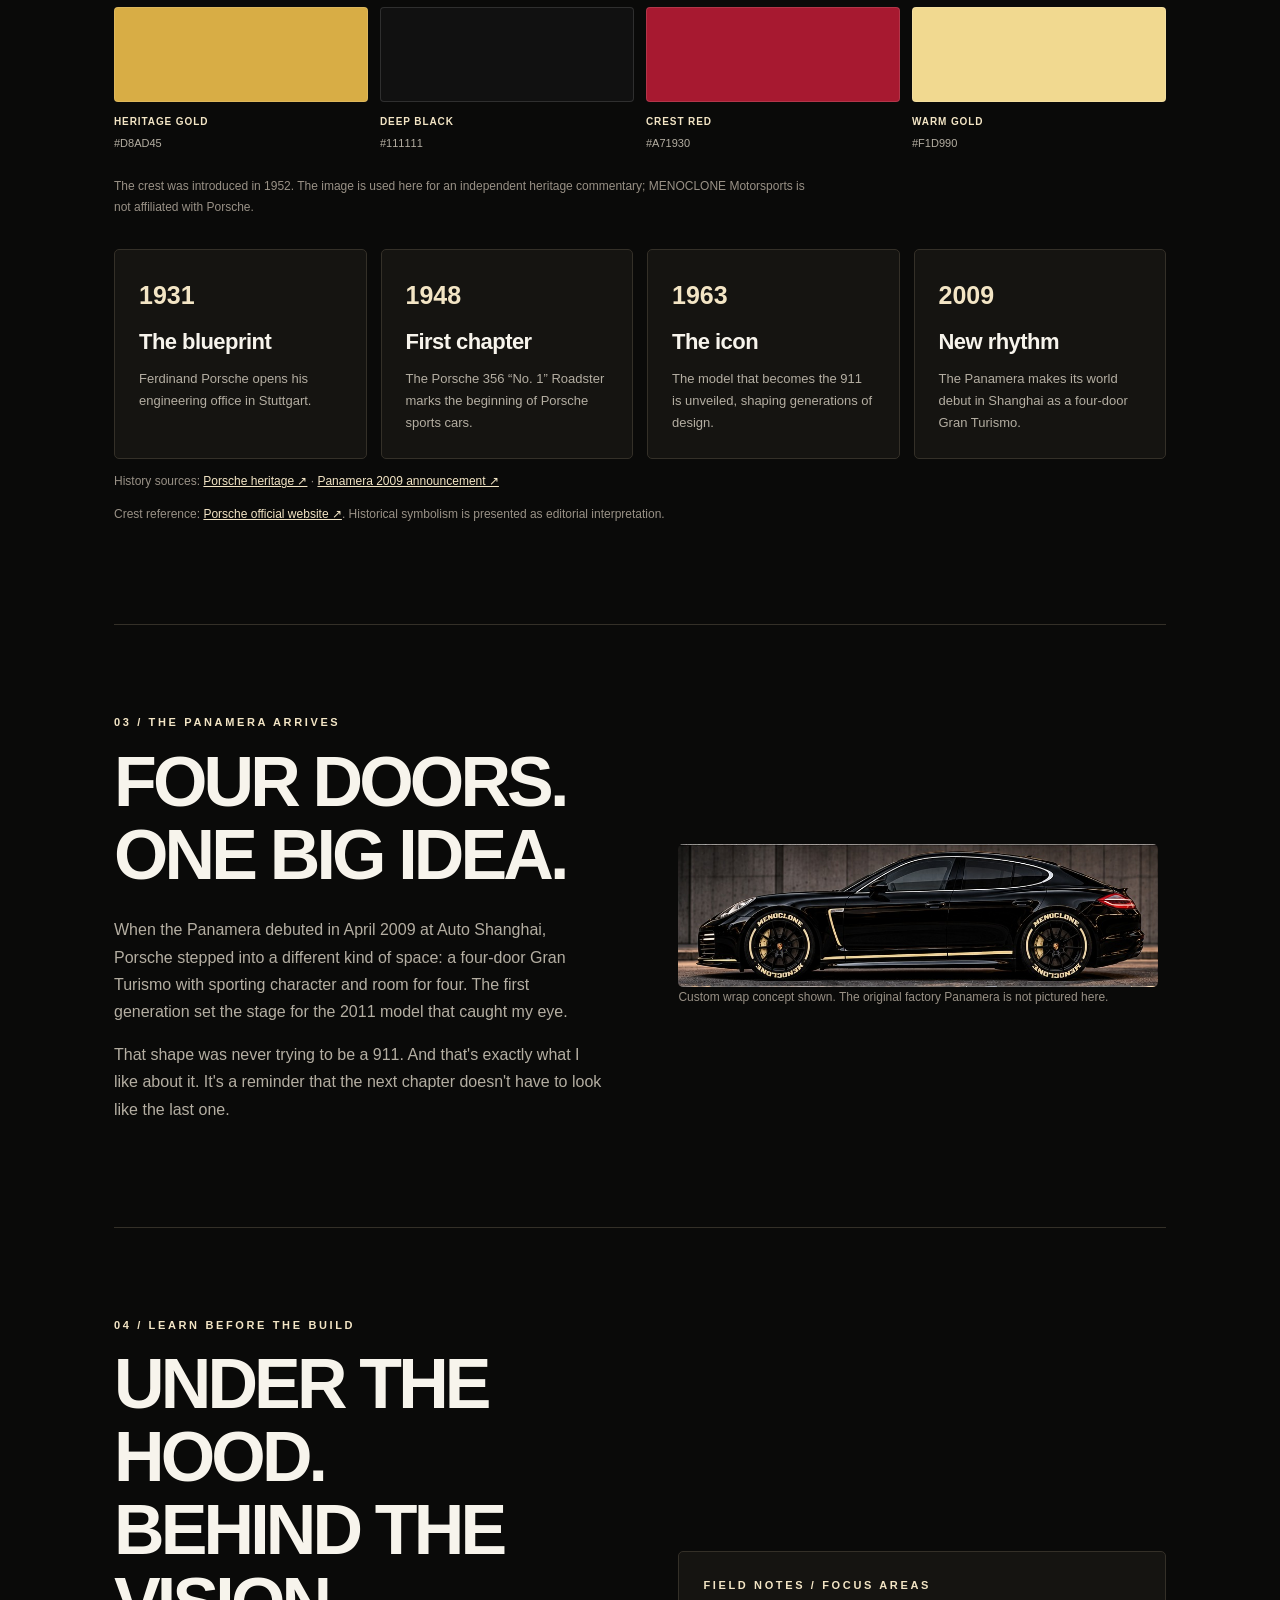
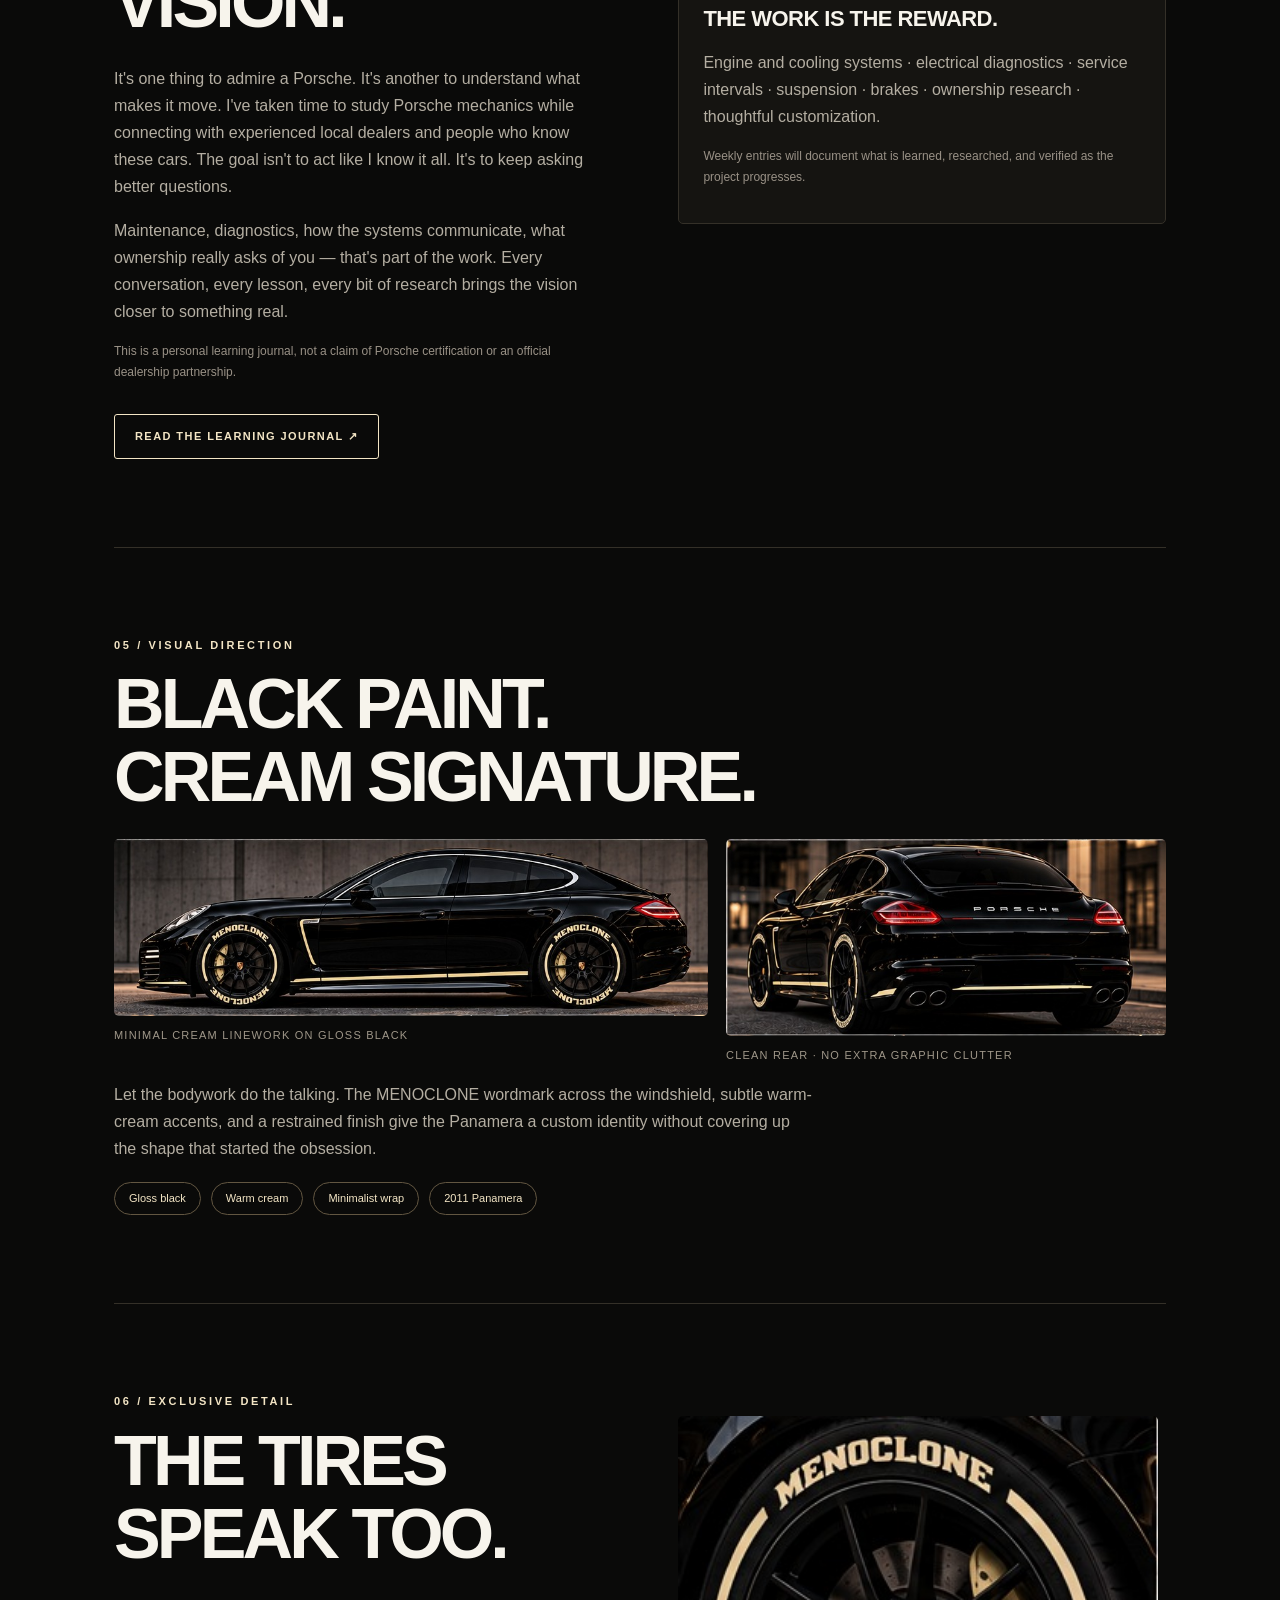
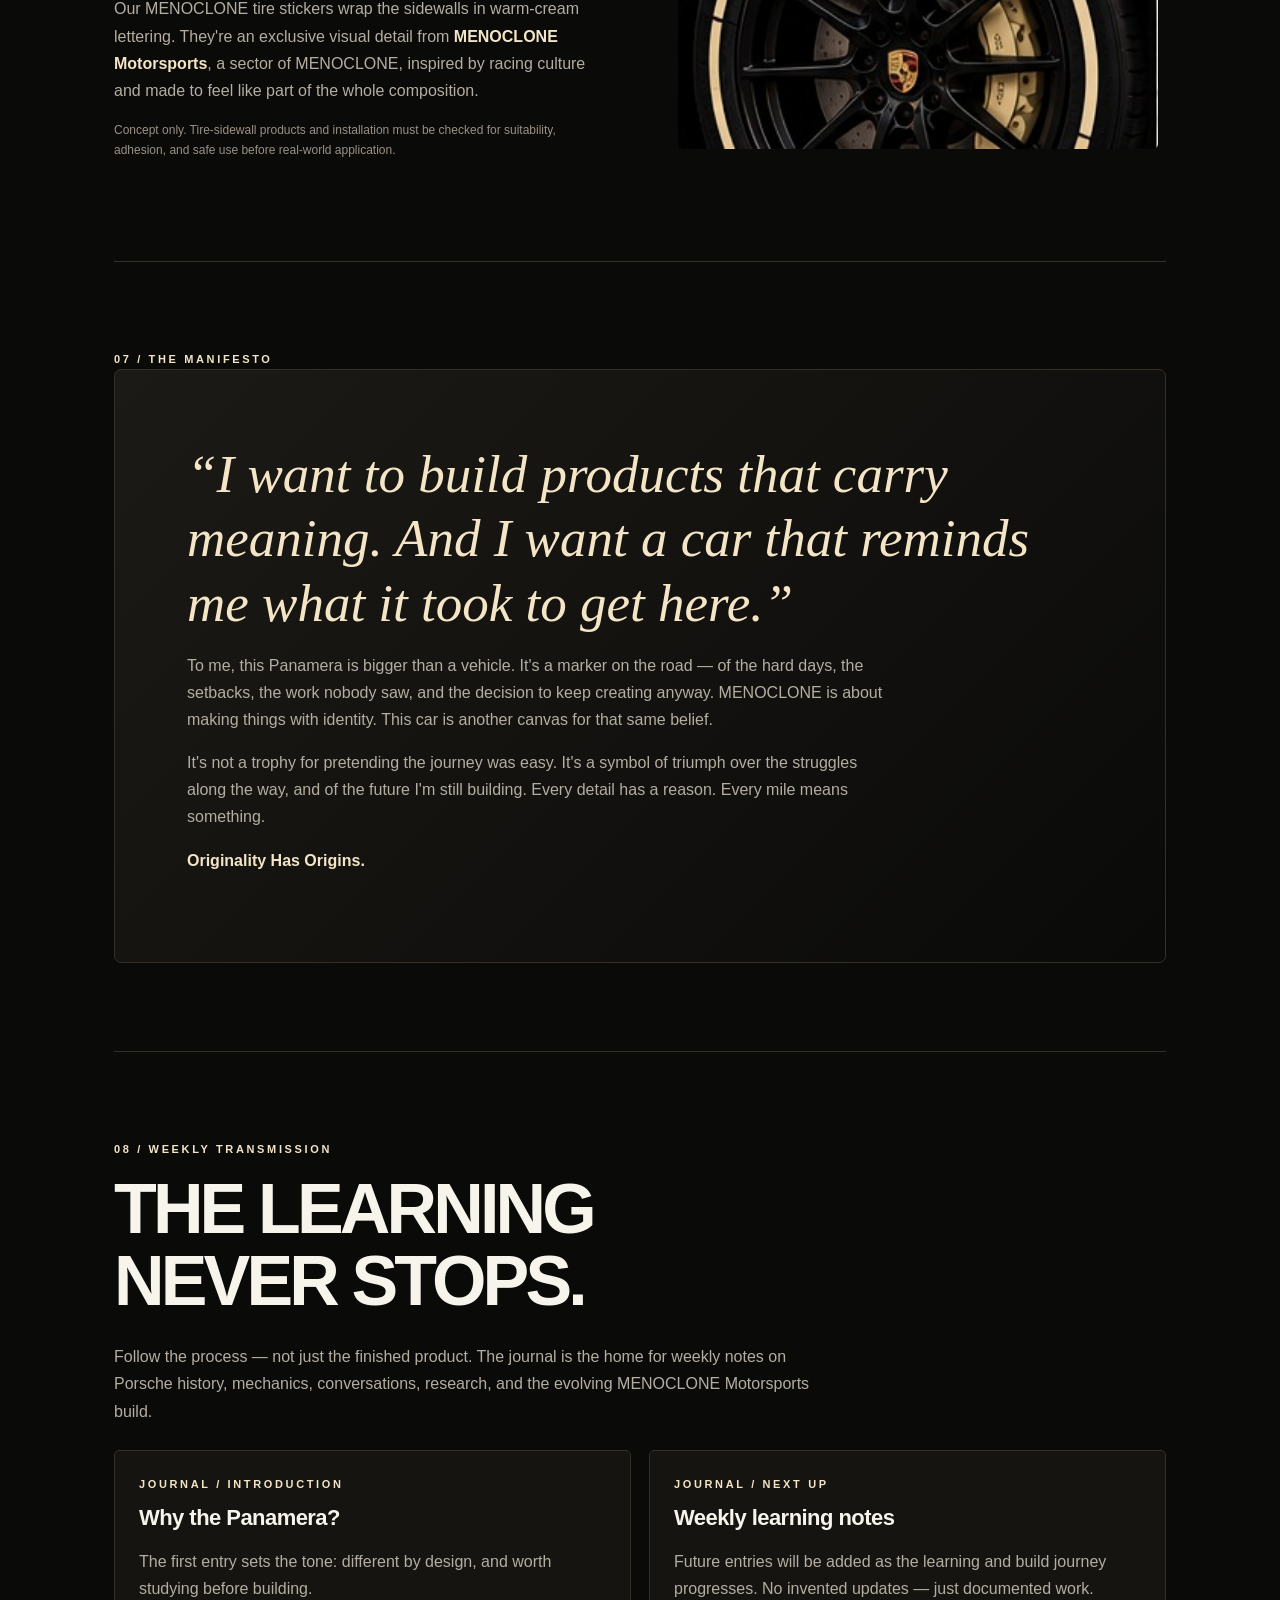
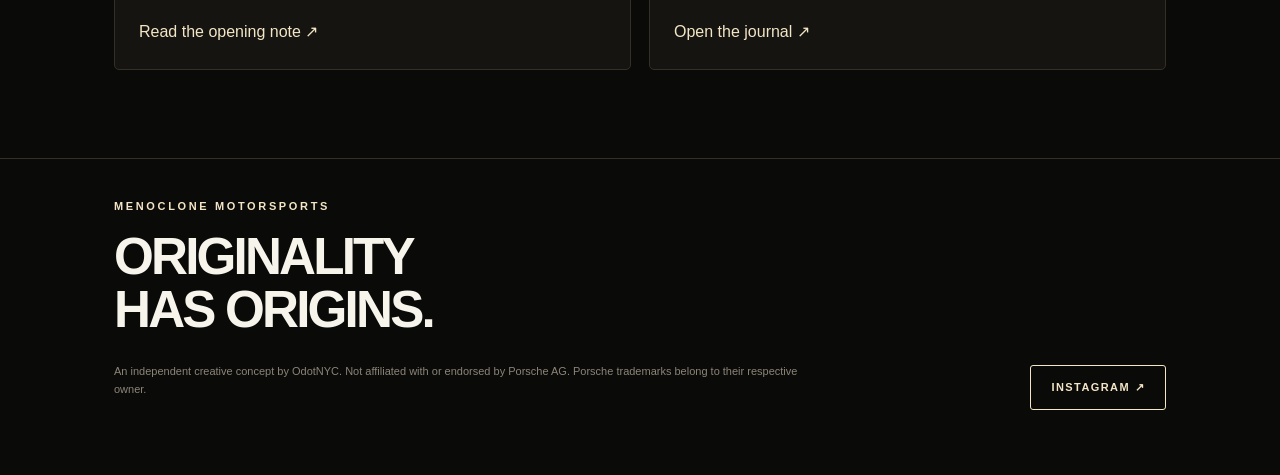
==== commit 303ab1de: "Add files via upload" ====
--- a/index.html
+++ b/index.html
@@ -1,10 +1,11 @@
-<!doctype html><html lang="en"><head><meta charset="utf-8"><meta name="viewport" content="width=device-width,initial-scale=1"><meta name="theme-color" content="#0a0a09"><meta name="description" content="The Panamera Manifesto by OdotNYC: Porsche heritage, mechanical learning, and MENOCLONE Motorsports design."><title>THE PANAMERA MANIFESTO — MENOCLONE Motorsports</title><link rel="stylesheet" href="style.css"></head><body><header><div class="nav"><a href="index.html" aria-label="MENOCLONE home"><img class="brand" src="menoclone_wordmark.png" alt="MENOCLONE"></a><nav class="links" aria-label="Primary"><a href="index.html#story">The story</a><a href="index.html#build">The build</a><a href="blog.html">Journal ↗</a></nav></div></header><main class="wrap"><section class="hero"><div class="eyebrow">MENOCLONE MOTORSPORTS / OD0TNYC / CONCEPT 001</div><h1>THE PANAMERA<br>MANIFESTO.</h1><p class="lead">Some dreams don't arrive overnight. You study the machine, respect the journey, and put your own signature on the finish.</p><img class="hero-image" src="panamera_hero.jpg" alt="MENOCLONE Motorsports black Panamera wrap concept with cream windshield and tire lettering"><div class="caption"><span>2011 Porsche Panamera · MENOCLONE Motorsports concept</span><span>Creative direction by OdotNYC</span></div></section>
-<section class="section cols" id="story"><div><div class="eyebrow">01 / A note from Odot</div><h2>DIFFERENT<br>BY DESIGN.</h2><p>See, everybody knows the 911. That's a classic. No debate. But the Panamera? That one always spoke to me different. Long roofline. Four doors. A shape that doesn't ask permission to be in the room.</p><p>It's Porsche DNA with a whole different rhythm. Smooth like a jazz record after midnight. You can appreciate the legend and still choose your own lane. That's what this car means to me.</p><p>I'm not trying to erase what Porsche built. I'm trying to respect it, understand it, and add a little OdotNYC imagination to the story.</p></div><div class="quote">“The 911 is a legend. The Panamera is the one that made me stop, look twice, and picture my own future.”<div class="mini" style="margin-top:18px;font:12px Arial,sans-serif">— Creative voice of OdotNYC</div></div></section>
-<section class="section" id="heritage"><div class="eyebrow">02 / Respect the roots</div><div class="history-head"><img src="porshe.png" alt="Porsche crest and wordmark supplied for this concept"><div><h2 style="margin-bottom:8px">PORSCHE HAS<br>A HISTORY.</h2><p style="margin:0">Before you put your name next to a machine, you should know the name already on it.</p></div></div><p>From my point of view, Porsche has always been about building something with purpose. The story starts with an engineering office in Stuttgart, then turns into sports cars that keep pushing their own design language forward. I respect that kind of patience. You don't build a legacy in a weekend.</p><div class="timeline"><article><div class="year">1931</div><h3>The blueprint</h3><p>Ferdinand Porsche opens his engineering office in Stuttgart.</p></article><article><div class="year">1948</div><h3>First chapter</h3><p>The Porsche 356 “No. 1” Roadster marks the beginning of Porsche sports cars.</p></article><article><div class="year">1963</div><h3>The icon</h3><p>The model that becomes the 911 is unveiled, shaping generations of design.</p></article><article><div class="year">2009</div><h3>New rhythm</h3><p>The Panamera makes its world debut in Shanghai as a four-door Gran Turismo.</p></article></div><p class="mini">History sources: <a class="source" href="https://investorrelations.porsche.com/en/about-porsche/heritage" target="_blank" rel="noopener">Porsche heritage ↗</a> · <a class="source" href="https://www.porsche.com/usa/aboutporsche/pressreleases/pag/?id=2009-04-19&amp;pool=international-de" target="_blank" rel="noopener">Panamera 2009 announcement ↗</a></p></section>
-<section class="section cols"><div><div class="eyebrow">03 / The Panamera arrives</div><h2>FOUR DOORS.<br>ONE BIG IDEA.</h2><p>When the Panamera debuted in April 2009 at Auto Shanghai, Porsche stepped into a different kind of space: a four-door Gran Turismo with sporting character and room for four. The first generation set the stage for the 2011 model that caught my eye.</p><p>That shape was never trying to be a 911. And that's exactly what I like about it. It's a reminder that the next chapter doesn't have to look like the last one.</p></div><figure style="margin:0"><img class="detail" src="panamera_side.jpg" alt="Side profile of the proposed customized 2011 Panamera"><figcaption class="mini">Custom wrap concept shown. The original factory Panamera is not pictured here.</figcaption></figure></section>
-<section class="section cols" id="learning"><div><div class="eyebrow">04 / Learn before the build</div><h2>UNDER THE HOOD.<br>BEHIND THE VISION.</h2><p>It's one thing to admire a Porsche. It's another to understand what makes it move. I've taken time to study Porsche mechanics while connecting with experienced local dealers and people who know these cars. The goal isn't to act like I know it all. It's to keep asking better questions.</p><p>Maintenance, diagnostics, how the systems communicate, what ownership really asks of you — that's part of the work. Every conversation, every lesson, every bit of research brings the vision closer to something real.</p><p class="mini">This is a personal learning journal, not a claim of Porsche certification or an official dealership partnership.</p><a class="button outline" href="blog.html">Read the learning journal ↗</a></div><div class="card"><div class="eyebrow">Field notes / Focus areas</div><h3>THE WORK IS THE REWARD.</h3><p>Engine and cooling systems · electrical diagnostics · service intervals · suspension · brakes · ownership research · thoughtful customization.</p><p class="mini">Weekly entries will document what is learned, researched, and verified as the project progresses.</p></div></section>
-<section class="section" id="build"><div class="eyebrow">05 / Visual direction</div><h2>BLACK PAINT.<br>CREAM SIGNATURE.</h2><div class="gallery"><figure><img src="panamera_side.jpg" alt="MENOCLONE Panamera side concept"><figcaption>Minimal cream linework on gloss black</figcaption></figure><figure><img src="panamera_rear.jpg" alt="Rear three-quarter MENOCLONE Panamera concept"><figcaption>Clean rear · no extra graphic clutter</figcaption></figure></div><p>Let the bodywork do the talking. The MENOCLONE wordmark across the windshield, subtle warm-cream accents, and a restrained finish give the Panamera a custom identity without covering up the shape that started the obsession.</p><div class="chips"><span>Gloss black</span><span>Warm cream</span><span>Minimalist wrap</span><span>2011 Panamera</span></div></section>
-<section class="section cols"><div><div class="eyebrow">06 / Exclusive detail</div><h2>THE TIRES<br>SPEAK TOO.</h2><p>Our MENOCLONE tire stickers wrap the sidewalls in warm-cream lettering. They're an exclusive visual detail from <strong>MENOCLONE Motorsports</strong>, a sector of MENOCLONE, inspired by racing culture and made to feel like part of the whole composition.</p><p class="mini">Concept only. Tire-sidewall products and installation must be checked for suitability, adhesion, and safe use before real-world application.</p></div><img class="detail" src="panamera_tire.jpg" alt="Cream MENOCLONE lettering on black tire sidewall"></section>
+<!DOCTYPE html>
+<html lang="en"><head><meta charset="utf-8"/><meta content="width=device-width,initial-scale=1" name="viewport"/><meta content="#0a0a09" name="theme-color"/><meta content="The Panamera Manifesto by OdotNYC: Porsche heritage, mechanical learning, and MENOCLONE Motorsports design." name="description"/><title>THE PANAMERA MANIFESTO — MENOCLONE Motorsports</title><link href="style.css" rel="stylesheet"/></head><body><header><div class="nav"><a aria-label="MENOCLONE home" href="index.html"><img alt="MENOCLONE" class="brand" src="menoclone_wordmark.png"/></a><nav aria-label="Primary" class="links"><a href="index.html#story">The story</a><a href="index.html#build">The build</a><a href="blog.html">Journal ↗</a></nav></div></header><main class="wrap"><div class="experience-bar" aria-label="Experience controls"><span class="experience-label">THE PANAMERA EXPERIENCE <span class="live-dot" aria-hidden="true"></span></span><div class="experience-actions"><button class="utility-btn" id="sound-toggle" type="button" aria-pressed="true" title="Toggle engine sound">ENGINE SOUND: ON</button><a class="utility-btn" href="Panamera_Manifesto_Investor_Brief.pdf" download>↓ PDF BRIEF</a><button class="utility-btn share-primary" id="share-page" type="button">↗ SHARE WITH INVESTORS</button></div></div><p id="action-status" class="sr-only" role="status" aria-live="polite"></p><section class="hero"><div class="eyebrow">MENOCLONE MOTORSPORTS / ODOTNYC / CONCEPT 001</div><h1>THE PANAMERA<br/>MANIFESTO.</h1><p class="lead">Some dreams don't arrive overnight. You study the machine, respect the journey, and put your own signature on the finish.</p><img alt="MENOCLONE Motorsports black Panamera wrap concept with cream windshield and tire lettering" class="hero-image" src="panamera_hero.jpg"/><div class="caption"><span>2011 Porsche Panamera · MENOCLONE Motorsports concept</span><span>Creative direction by OdotNYC</span></div></section>
+<section class="section cols" id="story"><div><div class="eyebrow">01 / A note from Odot</div><h2>DIFFERENT<br/>BY DESIGN.</h2><p>See, everybody knows the 911. That's a classic. No debate. But the Panamera? That one always spoke to me different. Long roofline. Four doors. A shape that doesn't ask permission to be in the room.</p><p>It's Porsche DNA with a whole different rhythm. Smooth like a jazz record after midnight. You can appreciate the legend and still choose your own lane. That's what this car means to me.</p><p>I'm not trying to erase what Porsche built. I'm trying to respect it, understand it, and add a little OdotNYC imagination to the story.</p></div><div class="odot-feature"><img alt="OdotNYC wearing a black MENOCLONE hockey jersey, tan cargo pants, and sunglasses" class="odot-portrait" loading="lazy" src="odotnyc-portrait.png"/><div class="quote">“The 911 is a legend. The Panamera is the one that made me stop, look twice, and picture my own future.”<div class="mini" style="margin-top:18px;font:12px Arial,sans-serif">— Creative voice of OdotNYC</div></div></div></section>
+<section class="section" id="heritage"><div class="eyebrow">02 / Respect the roots</div><div class="crest-showcase"><div class="crest-art"><img alt="Porsche crest with Stuttgart horse, Württemberg antlers, and red, black and gold heraldic colors" loading="lazy" src="porsche-crest-transparent.png"/><span class="crest-label">THE CREST / DECODED</span></div><div class="crest-copy"><div class="eyebrow">02 / Respect the roots</div><h2>EVERY MARK<br/>HAS A MEANING.</h2><p>Before I put my own signature on a Porsche, I wanted to understand the badge already sitting on the hood. That crest isn't just decoration. It's a whole hometown story, carried in color, shape, and history.</p><p>To me, that's real design: when the details stand for something long before anybody says a word.</p></div></div><p>From my point of view, Porsche has always been about building something with purpose. The story starts with an engineering office in Stuttgart, then turns into sports cars that keep pushing their own design language forward. I respect that kind of patience. You don't build a legacy in a weekend.</p><div class="crest-explainer"><article><span class="eyebrow">01 / The horse</span><h3>THE CITY IN MOTION.</h3><p>That rearing black horse comes from Stuttgart's city coat of arms. Stuttgart's name traces back to <em>Stuotgarten</em>—a stud farm, a place associated with breeding horses. The horse in the center is a salute to the city Porsche calls home.</p></article><article><span class="eyebrow">02 / The antlers</span><h3>ROOTED IN WÜRTTEMBERG.</h3><p>The black antlers are a heraldic reference to Württemberg, the historic region around Stuttgart. Porsche brought the city's symbol and the region's heritage together in one crest.</p></article><article><span class="eyebrow">03 / The colors</span><h3>HERITAGE IN COLOR.</h3><p>Gold and black echo the Stuttgart and Württemberg heraldic tradition; red and black appear in the Württemberg-inspired quartered sections. It's a striking combination, but it also tells you where the marque comes from.</p></article></div><div class="palette-heading"><div><div class="eyebrow">Porsche crest / Visual study</div><h3>THE HERITAGE PALETTE.</h3></div><p class="mini">Digital approximations for this editorial, not official Porsche brand specifications.</p></div><div aria-label="Porsche crest inspired color palette" class="heritage-palette"><div class="swatch"><div style="background:#d8ad45"></div><b>HERITAGE GOLD</b><small>#D8AD45</small></div><div class="swatch"><div style="background:#111111"></div><b>DEEP BLACK</b><small>#111111</small></div><div class="swatch"><div style="background:#a71930"></div><b>CREST RED</b><small>#A71930</small></div><div class="swatch"><div style="background:#f1d990"></div><b>WARM GOLD</b><small>#F1D990</small></div></div><p class="mini">The crest was introduced in 1952. The image is used here for an independent heritage commentary; MENOCLONE Motorsports is not affiliated with Porsche.</p><div class="timeline"><article><div class="year">1931</div><h3>The blueprint</h3><p>Ferdinand Porsche opens his engineering office in Stuttgart.</p></article><article><div class="year">1948</div><h3>First chapter</h3><p>The Porsche 356 “No. 1” Roadster marks the beginning of Porsche sports cars.</p></article><article><div class="year">1963</div><h3>The icon</h3><p>The model that becomes the 911 is unveiled, shaping generations of design.</p></article><article><div class="year">2009</div><h3>New rhythm</h3><p>The Panamera makes its world debut in Shanghai as a four-door Gran Turismo.</p></article></div><p class="mini">History sources: <a class="source" href="https://investorrelations.porsche.com/en/about-porsche/heritage" rel="noopener" target="_blank">Porsche heritage ↗</a> · <a class="source" href="https://www.porsche.com/usa/aboutporsche/pressreleases/pag/?id=2009-04-19&amp;pool=international-de" rel="noopener" target="_blank">Panamera 2009 announcement ↗</a></p><p class="mini">Crest reference: <a class="source" href="https://www.porsche.com/" rel="noopener" target="_blank">Porsche official website ↗</a>. Historical symbolism is presented as editorial interpretation.</p></section>
+<section class="section cols"><div><div class="eyebrow">03 / The Panamera arrives</div><h2>FOUR DOORS.<br/>ONE BIG IDEA.</h2><p>When the Panamera debuted in April 2009 at Auto Shanghai, Porsche stepped into a different kind of space: a four-door Gran Turismo with sporting character and room for four. The first generation set the stage for the 2011 model that caught my eye.</p><p>That shape was never trying to be a 911. And that's exactly what I like about it. It's a reminder that the next chapter doesn't have to look like the last one.</p></div><figure style="margin:0"><img alt="Side profile of the proposed customized 2011 Panamera" class="detail" src="panamera_side.jpg"/><figcaption class="mini">Custom wrap concept shown. The original factory Panamera is not pictured here.</figcaption></figure></section>
+<section class="section cols" id="learning"><div><div class="eyebrow">04 / Learn before the build</div><h2>UNDER THE HOOD.<br/>BEHIND THE VISION.</h2><p>It's one thing to admire a Porsche. It's another to understand what makes it move. I've taken time to study Porsche mechanics while connecting with experienced local dealers and people who know these cars. The goal isn't to act like I know it all. It's to keep asking better questions.</p><p>Maintenance, diagnostics, how the systems communicate, what ownership really asks of you — that's part of the work. Every conversation, every lesson, every bit of research brings the vision closer to something real.</p><p class="mini">This is a personal learning journal, not a claim of Porsche certification or an official dealership partnership.</p><a class="button outline" href="blog.html">Read the learning journal ↗</a></div><div class="card"><div class="eyebrow">Field notes / Focus areas</div><h3>THE WORK IS THE REWARD.</h3><p>Engine and cooling systems · electrical diagnostics · service intervals · suspension · brakes · ownership research · thoughtful customization.</p><p class="mini">Weekly entries will document what is learned, researched, and verified as the project progresses.</p></div></section>
+<section class="section" id="build"><div class="eyebrow">05 / Visual direction</div><h2>BLACK PAINT.<br/>CREAM SIGNATURE.</h2><div class="gallery"><figure><img alt="MENOCLONE Panamera side concept" src="panamera_side.jpg"/><figcaption>Minimal cream linework on gloss black</figcaption></figure><figure><img alt="Rear three-quarter MENOCLONE Panamera concept" src="panamera_rear.jpg"/><figcaption>Clean rear · no extra graphic clutter</figcaption></figure></div><p>Let the bodywork do the talking. The MENOCLONE wordmark across the windshield, subtle warm-cream accents, and a restrained finish give the Panamera a custom identity without covering up the shape that started the obsession.</p><div class="chips"><span>Gloss black</span><span>Warm cream</span><span>Minimalist wrap</span><span>2011 Panamera</span></div></section>
+<section class="section cols"><div><div class="eyebrow">06 / Exclusive detail</div><h2>THE TIRES<br/>SPEAK TOO.</h2><p>Our MENOCLONE tire stickers wrap the sidewalls in warm-cream lettering. They're an exclusive visual detail from <strong>MENOCLONE Motorsports</strong>, a sector of MENOCLONE, inspired by racing culture and made to feel like part of the whole composition.</p><p class="mini">Concept only. Tire-sidewall products and installation must be checked for suitability, adhesion, and safe use before real-world application.</p></div><img alt="Cream MENOCLONE lettering on black tire sidewall" class="detail" src="panamera_tire.jpg"/></section>
 <section class="section" id="manifesto"><div class="eyebrow">07 / The manifesto</div><div class="manifesto"><blockquote>“I want to build products that carry meaning. And I want a car that reminds me what it took to get here.”</blockquote><p>To me, this Panamera is bigger than a vehicle. It's a marker on the road — of the hard days, the setbacks, the work nobody saw, and the decision to keep creating anyway. MENOCLONE is about making things with identity. This car is another canvas for that same belief.</p><p>It's not a trophy for pretending the journey was easy. It's a symbol of triumph over the struggles along the way, and of the future I'm still building. Every detail has a reason. Every mile means something.</p><p><strong>Originality Has Origins.</strong></p></div></section>
-<section class="section" id="journal"><div class="eyebrow">08 / Weekly transmission</div><h2>THE LEARNING<br>NEVER STOPS.</h2><p>Follow the process — not just the finished product. The journal is the home for weekly notes on Porsche history, mechanics, conversations, research, and the evolving MENOCLONE Motorsports build.</p><div class="blogcards"><article class="card"><div class="eyebrow">Journal / Introduction</div><h3>Why the Panamera?</h3><p>The first entry sets the tone: different by design, and worth studying before building.</p><a href="blog.html#entry-001">Read the opening note ↗</a></article><article class="card"><div class="eyebrow">Journal / Next up</div><h3>Weekly learning notes</h3><p>Future entries will be added as the learning and build journey progresses. No invented updates — just documented work.</p><a href="blog.html">Open the journal ↗</a></article></div></section></main>
-<footer><div class="wrap footerrow"><div><div class="eyebrow">MENOCLONE MOTORSPORTS</div><h2 style="font-size:clamp(31px,4vw,54px)">ORIGINALITY<br>HAS ORIGINS.</h2><p class="footnote">An independent creative concept by OdotNYC. Not affiliated with or endorsed by Porsche AG. Porsche trademarks belong to their respective owner.</p></div><div><a class="button outline" href="https://instagram.com/menoclone" target="_blank" rel="noopener">Instagram ↗</a></div></div></footer></body></html>+<section class="section" id="journal"><div class="eyebrow">08 / Weekly transmission</div><h2>THE LEARNING<br/>NEVER STOPS.</h2><p>Follow the process — not just the finished product. The journal is the home for weekly notes on Porsche history, mechanics, conversations, research, and the evolving MENOCLONE Motorsports build.</p><div class="blogcards"><article class="card"><div class="eyebrow">Journal / Introduction</div><h3>Why the Panamera?</h3><p>The first entry sets the tone: different by design, and worth studying before building.</p><a href="blog.html#entry-001">Read the opening note ↗</a></article><article class="card"><div class="eyebrow">Journal / Next up</div><h3>Weekly learning notes</h3><p>Future entries will be added as the learning and build journey progresses. No invented updates — just documented work.</p><a href="blog.html">Open the journal ↗</a></article></div></section></main>
+<footer><div class="wrap footerrow"><div><div class="eyebrow">MENOCLONE MOTORSPORTS</div><h2 style="font-size:clamp(31px,4vw,54px)">ORIGINALITY<br/>HAS ORIGINS.</h2><p class="footnote">An independent creative concept by OdotNYC. Not affiliated with or endorsed by Porsche AG. Porsche trademarks belong to their respective owner.</p></div><div><a class="button outline" href="https://instagram.com/menoclone" rel="noopener" target="_blank">Instagram ↗</a></div></div></footer><audio id="engine-audio" src="engine-rev.wav" preload="auto"></audio><script src="interactions.js" defer></script></body></html>
--- a/style.css
+++ b/style.css
@@ -1,2 +1,21 @@
 
 :root{--bg:#0a0a09;--surface:#151411;--cream:#f3e5c5;--ink:#f7f4ec;--muted:#b4aea2;--line:#343028}*{box-sizing:border-box}html{scroll-behavior:smooth}body{margin:0;background:var(--bg);color:var(--ink);font:16px/1.7 Arial,Helvetica,sans-serif}a{color:inherit}img{max-width:100%;display:block}header{position:sticky;top:0;z-index:20;background:#0a0a09ed;backdrop-filter:blur(16px);border-bottom:1px solid var(--line)}.nav{max-width:1180px;margin:auto;padding:12px 5%;display:flex;align-items:center;justify-content:space-between;gap:16px}.brand{width:clamp(142px,20vw,205px)}.links{display:flex;gap:22px;align-items:center}.links a{font-size:11px;text-decoration:none;letter-spacing:.13em;text-transform:uppercase;color:var(--cream)}.wrap{max-width:1180px;margin:auto;padding:0 5%}.eyebrow{color:var(--cream);font-size:11px;letter-spacing:.24em;text-transform:uppercase;font-weight:bold}.hero{padding:85px 0 40px}.hero h1{font-size:clamp(48px,9vw,112px);line-height:.94;letter-spacing:-.065em;margin:22px 0;max-width:950px}.lead{font-size:clamp(16px,2vw,20px);color:#d0c9bd;max-width:690px}.hero-image{margin-top:42px;width:100%;border-radius:5px;border:1px solid var(--line)}.caption{font-size:10px;color:#a69f91;letter-spacing:.13em;text-transform:uppercase;margin-top:12px;display:flex;justify-content:space-between;gap:12px}.section{padding:88px 0;border-top:1px solid var(--line)}h2{font-size:clamp(35px,5.5vw,70px);line-height:1.04;letter-spacing:-.055em;margin:14px 0 25px}h3{font-size:22px;letter-spacing:-.025em;line-height:1.2;margin:12px 0}p{color:var(--muted);max-width:700px}strong{color:var(--cream)}.cols{display:grid;grid-template-columns:1fr 1fr;gap:clamp(28px,6vw,85px);align-items:center}.quote{font:italic clamp(24px,3vw,39px)/1.3 Georgia,serif;color:var(--cream);border-left:2px solid var(--cream);padding-left:25px}.mini{font-size:12px;color:#999186}.history-head{display:flex;gap:32px;align-items:center}.history-head img{width:110px;height:110px;object-fit:contain;background:#ded6bc;border-radius:6px;padding:9px}.timeline{display:grid;grid-template-columns:repeat(4,1fr);gap:14px;margin-top:32px}.timeline article,.card{border:1px solid var(--line);background:var(--surface);padding:24px;border-radius:5px}.year{color:var(--cream);font-size:25px;font-weight:800}.timeline p{font-size:13px;margin-bottom:0}.gallery{display:grid;grid-template-columns:1.35fr 1fr;gap:18px}.gallery img{width:100%;border-radius:5px}.gallery figure{margin:0}.gallery figcaption{font-size:11px;letter-spacing:.11em;text-transform:uppercase;color:#9f9789;margin-top:10px}.detail{width:100%;max-width:480px;border-radius:5px}.chips{display:flex;gap:10px;flex-wrap:wrap;margin-top:20px}.chips span{border:1px solid #625641;color:var(--cream);padding:6px 14px;border-radius:30px;font-size:11px}.manifesto{background:linear-gradient(135deg,#1c1a16,#0a0a09);padding:clamp(32px,6vw,72px);border:1px solid var(--line);border-radius:7px}.manifesto blockquote{margin:0;font:italic clamp(26px,4.2vw,53px)/1.22 Georgia,serif;color:var(--cream)}.button{display:inline-flex;align-items:center;gap:15px;padding:12px 20px;background:var(--cream);color:#17140f;text-decoration:none;font-size:11px;letter-spacing:.13em;font-weight:bold;text-transform:uppercase;border-radius:3px;margin-top:20px}.outline{background:transparent;color:var(--cream);border:1px solid var(--cream)}.blogcards{display:grid;grid-template-columns:repeat(2,1fr);gap:18px;margin-top:25px}.blogcards .card a{text-decoration:none;color:var(--cream)}footer{border-top:1px solid var(--line);padding:38px 0 65px}.footerrow{display:flex;justify-content:space-between;gap:20px;align-items:end}.footnote{font-size:11px;color:#8c8477}.source{font-size:12px;color:var(--cream)}.toplink{display:inline-block;margin:26px 0;color:var(--cream);font-size:12px;letter-spacing:.1em}.entry{max-width:760px;margin:60px auto 90px}.entry h1{font-size:clamp(43px,7vw,75px);line-height:1.05;letter-spacing:-.05em}.entry p{font-size:17px}.entry time{color:var(--cream);font-size:12px;letter-spacing:.14em}@media(max-width:750px){.links{gap:12px}.links a{font-size:9px;letter-spacing:.05em}.nav{padding:10px 4%}.brand{width:125px}.hero{padding:57px 0 24px}.section{padding:60px 0}.cols,.gallery,.blogcards{grid-template-columns:1fr}.timeline{grid-template-columns:1fr 1fr}.history-head img{width:78px;height:78px}.caption{display:block}.footerrow{display:block}}@media(max-width:410px){.links a:nth-child(2){display:none}.timeline{grid-template-columns:1fr}.hero h1{font-size:48px}}@media(prefers-reduced-motion:reduce){html{scroll-behavior:auto}}
+
+/* OdotNYC portrait in the personal note */
+.odot-feature{display:flex;flex-direction:column;align-items:center;justify-content:center;gap:18px;min-width:0}.odot-portrait{display:block;width:min(100%,245px);height:300px;object-fit:contain;object-position:center;filter:drop-shadow(0 16px 20px rgba(0,0,0,.35))}.odot-feature .quote{width:100%;box-sizing:border-box}@media(max-width:700px){.odot-portrait{width:min(70vw,205px);height:250px}.odot-feature{gap:12px}}
+
+/* Heritage showcase: bold on desktop, elegant on mobile */
+.crest-showcase{display:grid;grid-template-columns:minmax(240px,.9fr) 1.1fr;align-items:center;gap:clamp(24px,6vw,88px);padding:24px 0 44px}.crest-art{min-height:440px;background:radial-gradient(ellipse at center,#27221a 0%,#141310 57%,#0a0a09 76%);border:1px solid var(--line);border-radius:6px;display:flex;flex-direction:column;justify-content:center;align-items:center;padding:35px 20px;position:relative}.crest-art img{width:min(90%,360px);max-height:410px;object-fit:contain;filter:drop-shadow(0 25px 30px rgba(0,0,0,.45))}.crest-label{font-size:10px;letter-spacing:.28em;color:var(--muted);margin-top:20px}.crest-copy h2{font-size:clamp(40px,5vw,76px)}.crest-explainer{display:grid;grid-template-columns:repeat(3,minmax(0,1fr));gap:16px;margin:30px 0 42px}.crest-explainer article{padding:24px 20px;border:1px solid var(--line);background:#12110f;border-radius:5px}.crest-explainer h3{font-size:clamp(18px,2vw,24px)}.crest-explainer p{font-size:14px}.palette-heading{display:flex;align-items:end;justify-content:space-between;gap:18px}.palette-heading p{max-width:320px}.heritage-palette{display:grid;grid-template-columns:repeat(4,1fr);gap:12px;margin:12px 0 24px}.swatch{display:flex;flex-direction:column;gap:4px}.swatch>div{height:95px;border:1px solid #ffffff20;border-radius:4px}.swatch b{font-size:10px;letter-spacing:.09em;color:var(--cream);margin-top:7px}.swatch small{font-size:11px;color:var(--muted)}.odot-portrait{width:min(100%,410px);height:auto;max-height:550px;object-fit:contain;border-radius:5px}.odot-feature{gap:26px}@media(max-width:750px){.crest-showcase{grid-template-columns:1fr;gap:28px}.crest-art{min-height:340px}.crest-art img{max-height:320px;width:min(76%,280px)}.crest-explainer{grid-template-columns:1fr}.heritage-palette{grid-template-columns:repeat(2,1fr)}.palette-heading{display:block}.odot-portrait{width:min(100%,340px);height:auto;max-height:480px}}
+
+/* V5 / interactive editorial */
+html{scroll-behavior:smooth}body{overflow-x:hidden}
+.experience-bar{display:flex;justify-content:space-between;align-items:center;gap:16px;flex-wrap:wrap;border:1px solid #504638;background:#15130f;padding:14px 18px;margin:24px 0 8px;border-radius:9px}
+.experience-label{font:700 10px/1.5 Arial,sans-serif;letter-spacing:.18em;color:#e8d7ac}.live-dot{display:inline-block;width:6px;height:6px;border-radius:50%;background:#dec899;margin-left:6px;box-shadow:0 0 10px #e7d6b2}
+.experience-actions{display:flex;gap:8px;flex-wrap:wrap}.utility-btn{appearance:none;border:1px solid #73634a;border-radius:5px;padding:11px 13px;background:transparent;color:#f1e1bb;text-decoration:none;cursor:pointer;font:700 10px/1.3 Arial,sans-serif;letter-spacing:.07em;transition:background .2s,transform .2s,border-color .2s;display:inline-flex;align-items:center;justify-content:center}
+.utility-btn:hover,.utility-btn:focus-visible{background:#30291f;border-color:#e7d5aa;transform:translateY(-2px)}.share-primary{background:#e6d4aa;color:#15120d}.share-primary:hover,.share-primary:focus-visible{background:#fff1cf;color:#15120d}
+.utility-btn:focus-visible,a:focus-visible{outline:2px solid #f6dfaa;outline-offset:3px}
+.reveal-on-scroll{opacity:0;transform:translateY(17px);transition:opacity .7s ease,transform .7s ease}.reveal-on-scroll.is-visible{opacity:1;transform:none}
+.hero-image,.gallery img,.detail,.odot-portrait{transition:transform .55s ease,filter .55s ease}.hero-image:hover,.gallery img:hover,.detail:hover{transform:scale(1.012);filter:brightness(1.07)}
+.sr-only{position:absolute;width:1px;height:1px;padding:0;margin:-1px;overflow:hidden;clip:rect(0,0,0,0);white-space:nowrap;border:0}
+@media(max-width:680px){.experience-bar{align-items:stretch}.experience-label{width:100%}.experience-actions{display:grid;grid-template-columns:1fr 1fr;width:100%}.share-primary{grid-column:1/-1}.utility-btn{min-height:44px;padding:10px 8px;font-size:9px}}
+@media(prefers-reduced-motion:reduce){html{scroll-behavior:auto}.reveal-on-scroll{opacity:1;transform:none;transition:none}*,*:before,*:after{animation-duration:.01ms!important;transition-duration:.01ms!important}}
